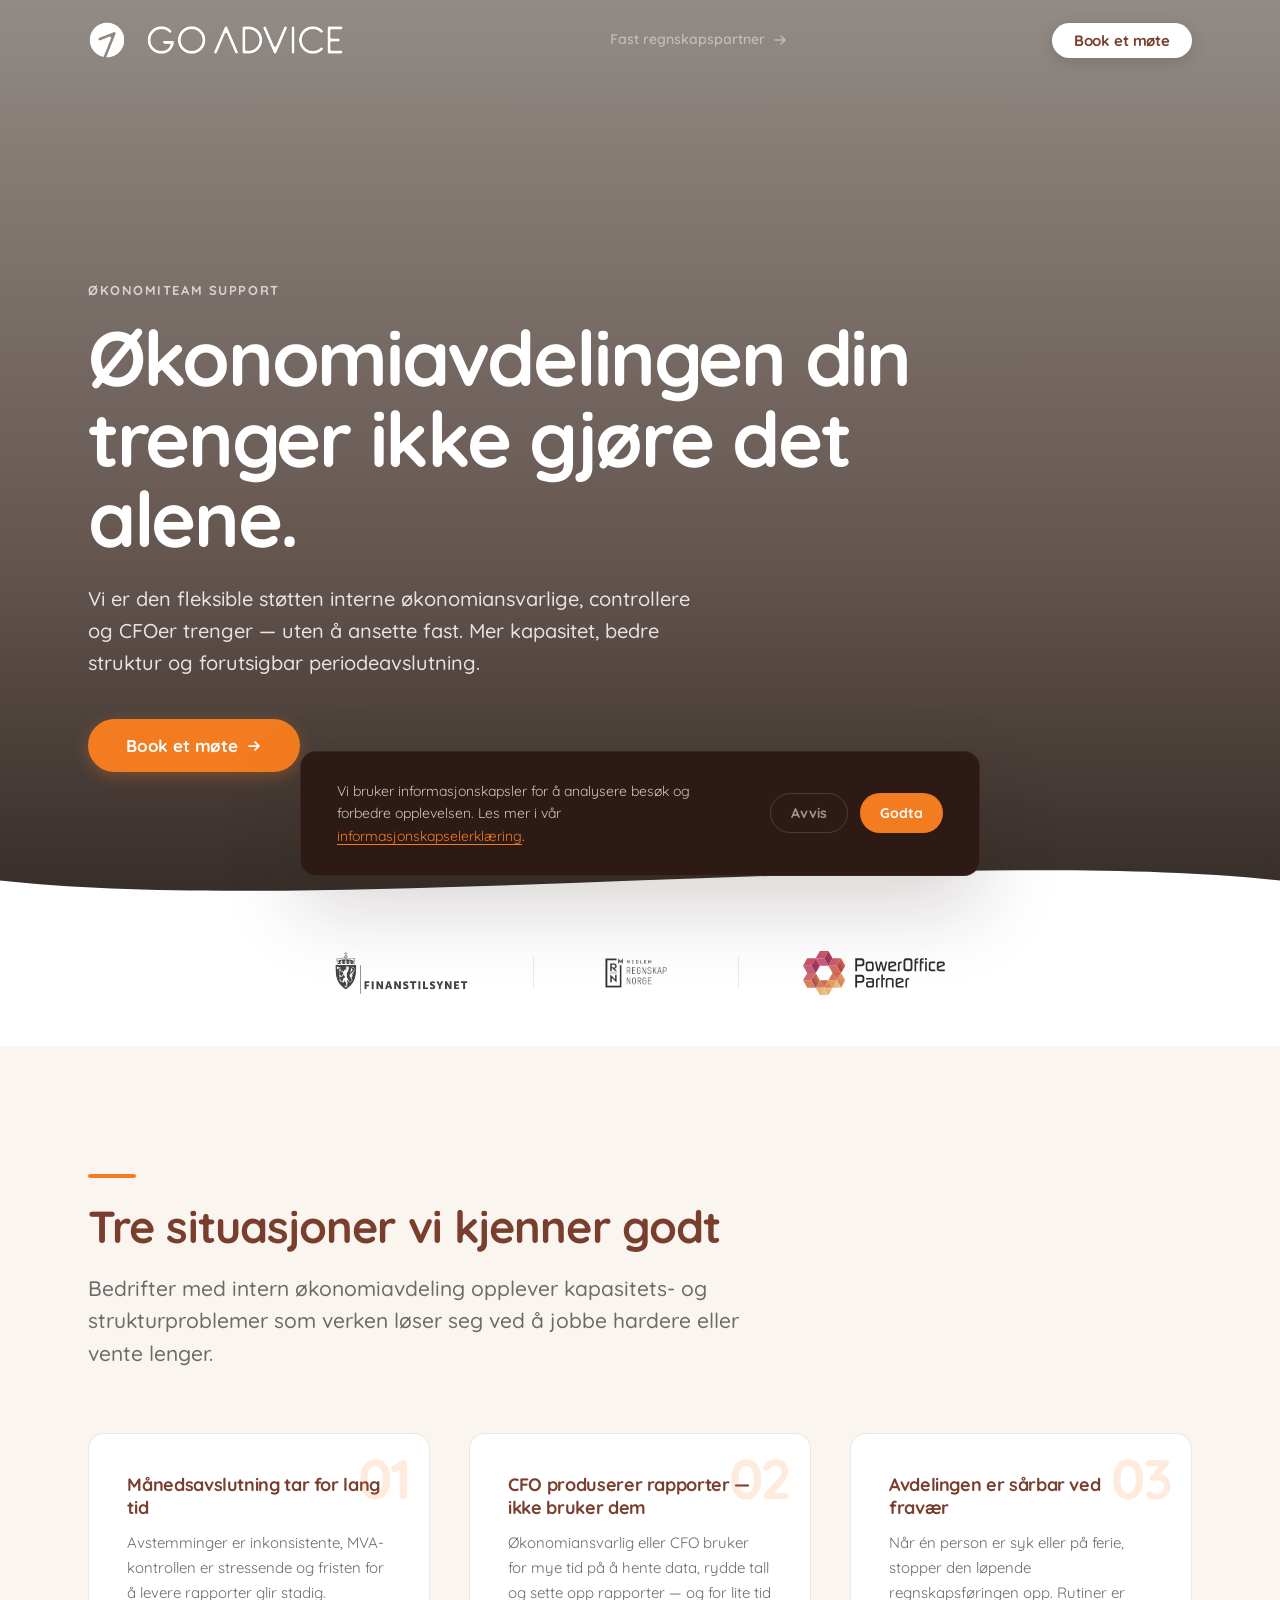
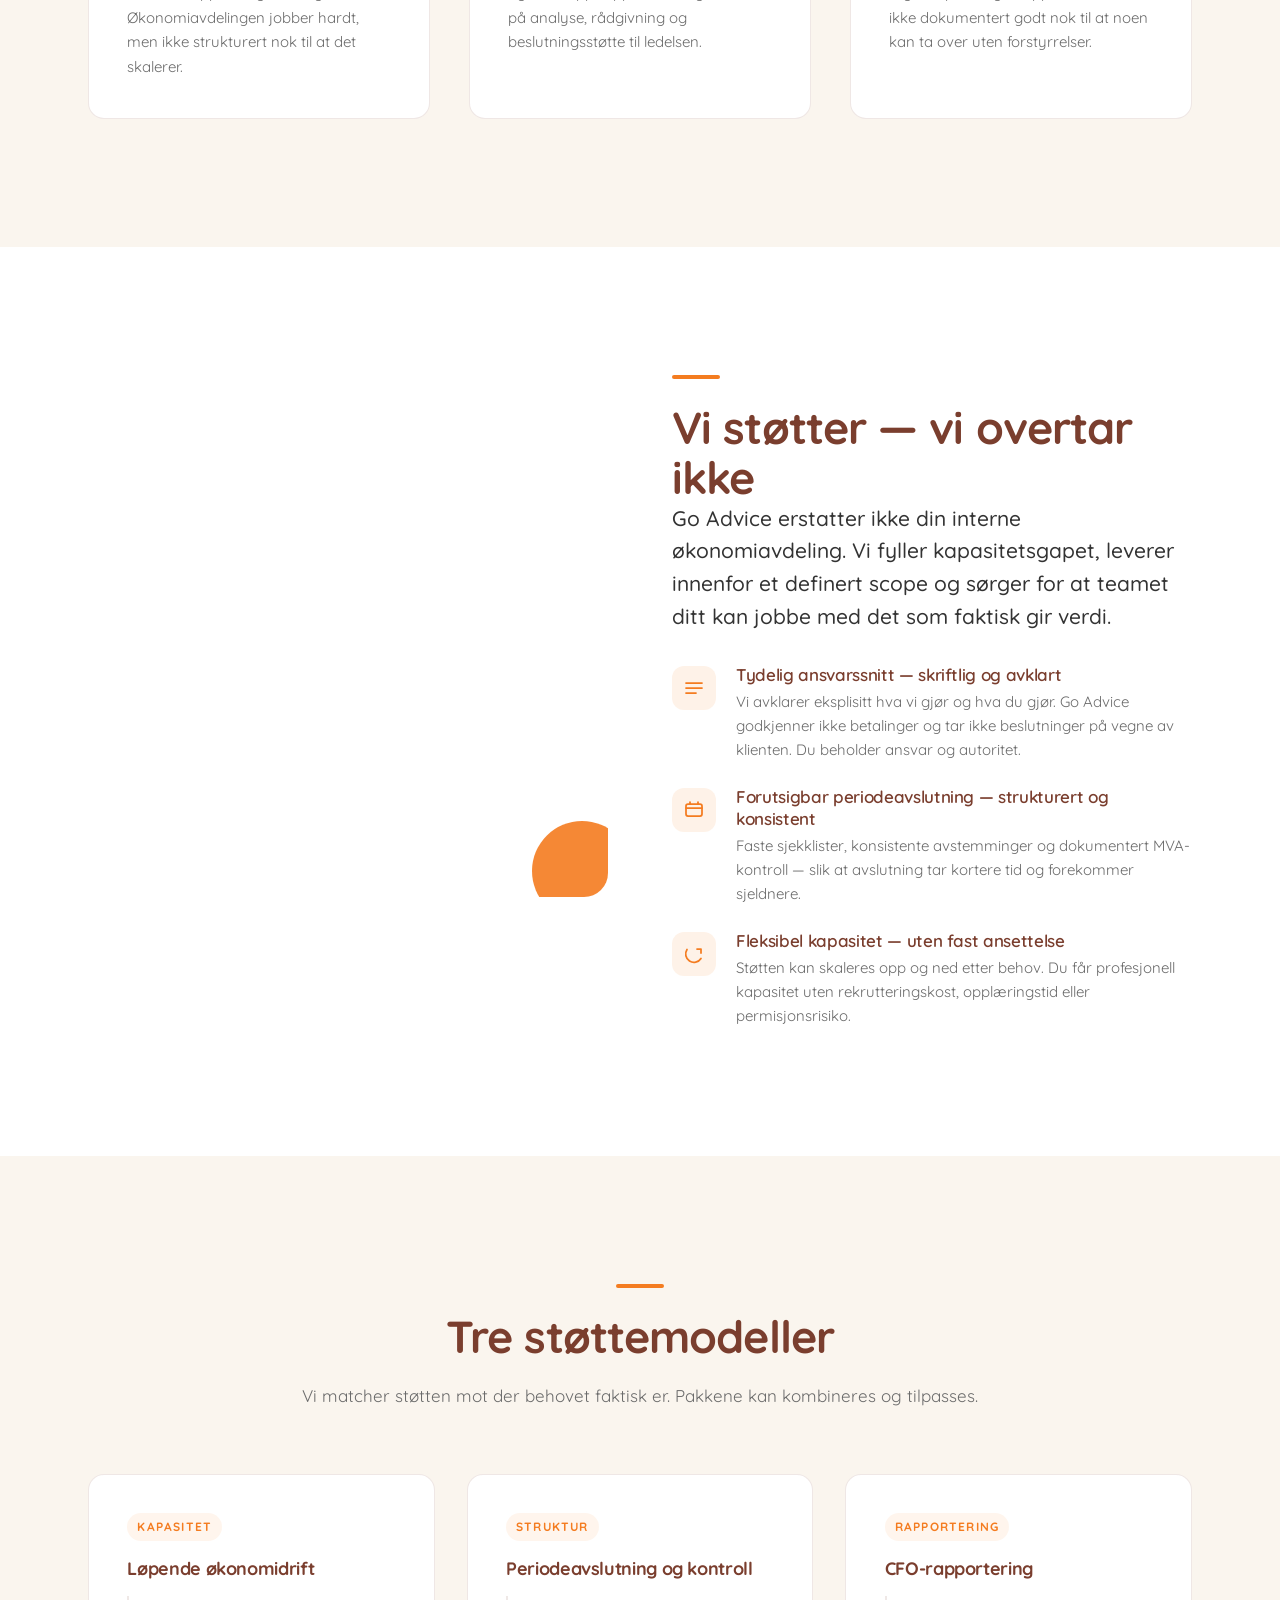
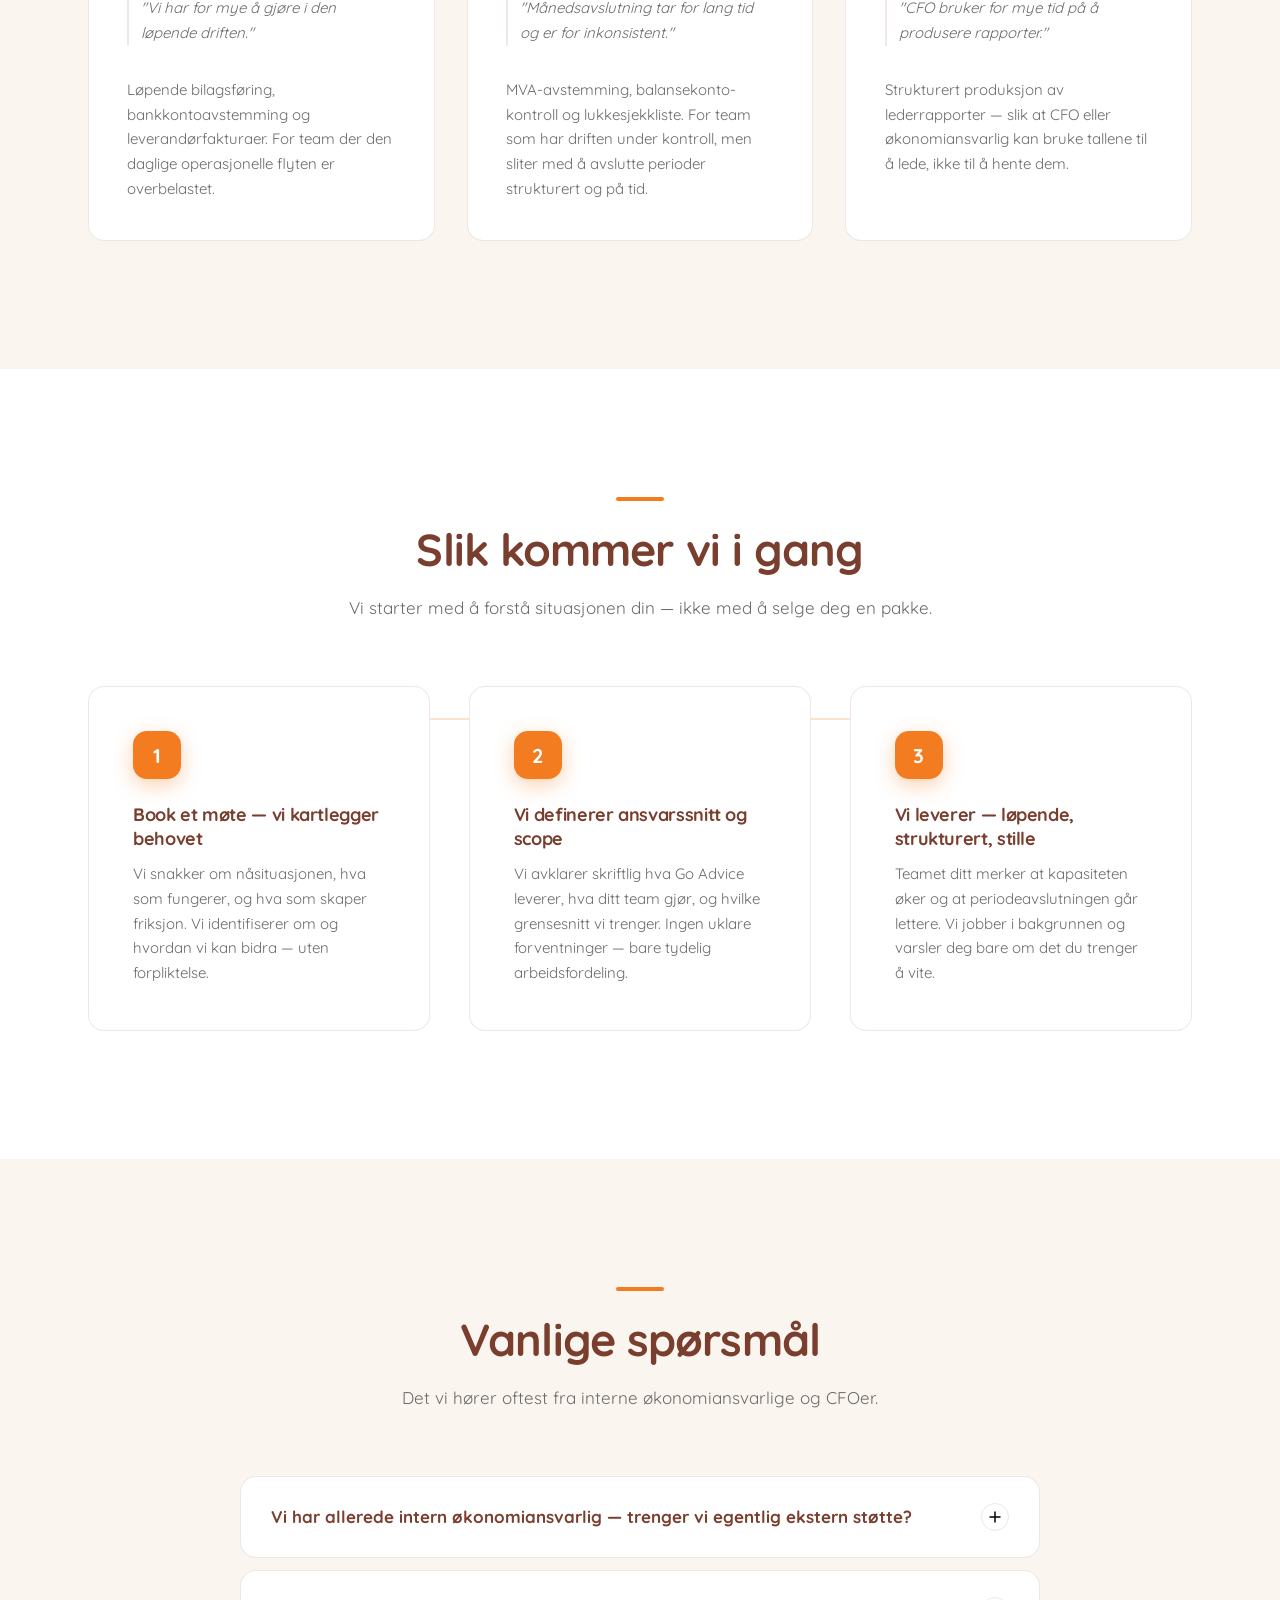
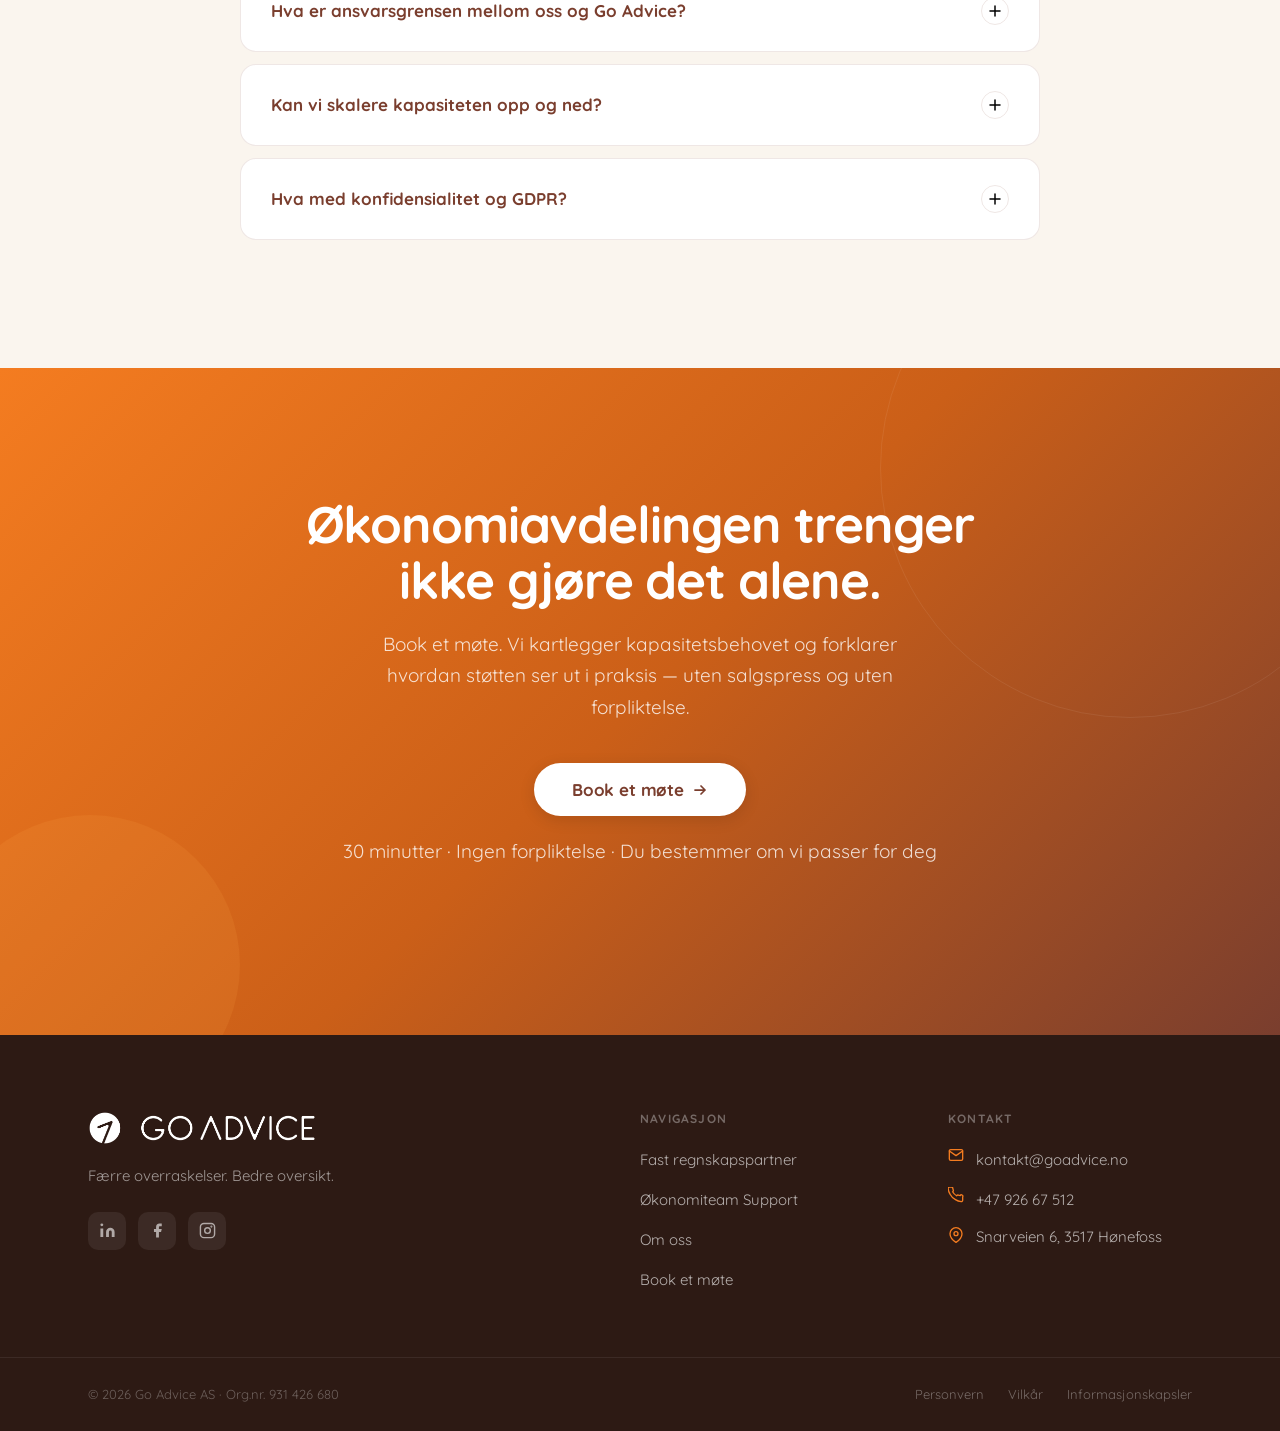
==== okonomiteam-support.html @ 59476702 "Add files via upload" ====
﻿<!DOCTYPE html>
<html lang="no">
<head>
  <meta charset="UTF-8" />
  <meta name="viewport" content="width=device-width, initial-scale=1.0" />
  <title>Støtte til intern økonomiavdeling | Go Advice AS</title>
  <meta name="description" content="Økonomiavdelingen trenger mer kapasitet? Go Advice AS gir intern økonomiavdeling strukturert støtte — løpende drift, periodeavslutning og CFO-rapportering. Ta kontakt for en uforpliktende prat." />
  <link rel="canonical" href="https://www.goadvice.no/okonomiteam-support" />

  <!-- Open Graph -->
  <meta property="og:title" content="Støtte til intern økonomiavdeling | Go Advice AS" />
  <meta property="og:description" content="Intern økonomiavdeling med kapasitetsproblemer? Go Advice AS leverer strukturert støtte — løpende drift, periodeavslutning og CFO-rapportering." />
  <meta property="og:type" content="website" />
  <meta property="og:url" content="https://www.goadvice.no/okonomiteam-support" />
  <meta property="og:locale" content="nb_NO" />

  <!-- Favicon -->
  <link rel="icon" type="image/png" sizes="32x32" href="assets/Logomark_Coloured.png" />
  <link rel="apple-touch-icon" href="assets/Logomark_Coloured.png" />

  <!-- Fonts -->
  <link rel="preconnect" href="https://fonts.googleapis.com" />
  <link rel="preconnect" href="https://fonts.gstatic.com" crossorigin />

  <!-- Styles -->
  <link rel="stylesheet" href="assets/style.css" />

  <!-- Structured Data -->
  <script type="application/ld+json">
  {
    "@context": "https://schema.org",
    "@type": "AccountingService",
    "name": "Go Advice AS",
    "url": "https://www.goadvice.no",
    "telephone": "+4792667512",
    "email": "kontakt@goadvice.no",
    "address": {
      "@type": "PostalAddress",
      "streetAddress": "Snarveien 6",
      "addressLocality": "Hønefoss",
      "postalCode": "3517",
      "addressCountry": "NO"
    },
    "areaServed": "NO",
    "knowsLanguage": "nb",
    "description": "Støtte til intern økonomiavdeling — løpende drift, periodeavslutning og CFO-rapportering."
  }
  </script>

  <style>
    .hero--os {
      background-image: url('https://images.unsplash.com/photo-1542744173-8e7e53415bb0?auto=format&fit=crop&w=1920&q=80');
    }
    .solution-img--os {
      background-image: url('https://images.unsplash.com/photo-1486312338219-ce68d2c6f44d?auto=format&fit=crop&w=900&q=80');
      background-size: cover;
      background-position: center;
      width: 100%; height: 100%;
    }

    /* Package cards — only used on this page */
    .packages__grid {
      display: grid;
      grid-template-columns: repeat(3, 1fr);
      gap: clamp(1.5rem, 3vw, 2rem);
      margin-top: clamp(3rem, 5vw, 4.5rem);
    }

    .package-card {
      background: var(--white);
      border-radius: var(--radius);
      padding: clamp(1.75rem, 3vw, 2.5rem);
      border: 1.5px solid var(--border);
      display: flex;
      flex-direction: column;
      gap: var(--space-4);
      transition: transform var(--dur-fast) var(--ease-out-expo),
                  box-shadow var(--dur-fast) var(--ease-out-expo),
                  border-color var(--dur-fast) var(--ease-out);
    }
    .package-card:hover {
      transform: translateY(-6px);
      box-shadow: var(--shadow-lg);
      border-color: rgba(244,124,32,0.2);
    }

    .package-card__tag {
      font-size: 0.75rem;
      font-weight: 700;
      letter-spacing: 0.1em;
      text-transform: uppercase;
      color: var(--orange);
      background: rgba(244,124,32,0.08);
      padding: 0.25rem 0.625rem;
      border-radius: 100px;
      display: inline-block;
      width: fit-content;
    }

    .package-card h3 {
      font-size: 1.125rem;
      color: var(--brown);
      margin-bottom: 0;
      line-height: 1.3;
    }

    .package-card__problem {
      font-size: 0.875rem;
      color: var(--grey-muted);
      font-style: italic;
      line-height: 1.5;
      border-left: 2px solid var(--border);
      padding-left: var(--space-3);
      max-width: none;
    }

    .package-card p {
      font-size: 0.9375rem;
      color: var(--grey-light);
      line-height: 1.65;
      max-width: none;
    }

    @media (max-width: 900px) {
      .packages__grid { grid-template-columns: 1fr; }
    }
  </style>
</head>
<body>

  <!-- ── Navigation ──────────────────────────────────────────────────── -->
  <nav id="site-nav" class="nav nav--transparent" aria-label="Hovednavigasjon">
    <div class="nav__inner">
      <a href="index.html" class="nav__logo" aria-label="Go Advice AS — gå til forsiden">
        <img src="assets/Logo_White.png" alt="Go Advice AS logo" class="logo-white" />
        <img src="assets/Logo_Coloured.png" alt="Go Advice AS logo" class="logo-coloured" />
        <img src="assets/Logomark_White.png" alt="Go Advice AS" class="logomark-white" />
        <img src="assets/Logomark_Coloured.png" alt="Go Advice AS" class="logomark-coloured" />
      </a>
      <div class="nav__middle">
        <a href="fast-regnskapspartner.html" class="nav__secondary-link">
          Fast regnskapspartner
          <svg width="14" height="14" viewBox="0 0 14 14" fill="none" aria-hidden="true"><path d="M2 7h10M8 3l4 4-4 4" stroke="currentColor" stroke-width="1.5" stroke-linecap="round" stroke-linejoin="round"/></svg>
        </a>
      </div>
      <a href="booking.html" class="btn btn--white btn--sm">Book et møte</a>
    </div>
  </nav>

  <!-- ── Hero ────────────────────────────────────────────────────────── -->
  <section class="hero hero--photo hero--os" id="hero"
           aria-label="Innledning — Økonomiteam Support">
    <div class="hero__overlay" aria-hidden="true"></div>
    <div class="hero__content">
      <span class="eyebrow animate">Økonomiteam Support</span>
      <h1 class="hero__title animate">
        Økonomiavdelingen din trenger ikke gjøre det alene.
      </h1>
      <p class="hero__sub animate">
        Vi er den fleksible støtten interne økonomiansvarlige, controllere og CFOer trenger — uten å ansette fast. Mer kapasitet, bedre struktur og forutsigbar periodeavslutning.
      </p>
      <div class="hero__actions animate">
        <a href="booking.html" class="btn btn--primary btn--lg">
          Book et møte
          <svg width="16" height="16" viewBox="0 0 16 16" fill="none" aria-hidden="true"><path d="M3 8h10M9 4l4 4-4 4" stroke="currentColor" stroke-width="1.75" stroke-linecap="round" stroke-linejoin="round"/></svg>
        </a>
      </div>
    </div>
    <div class="hero__wave" aria-hidden="true">
      <svg viewBox="0 0 1440 64" xmlns="http://www.w3.org/2000/svg" preserveAspectRatio="none">
        <path d="M0,40 C360,80 1080,0 1440,40 L1440,64 L0,64 Z" fill="#ffffff"/>
      </svg>
    </div>
  </section>

  <!-- ── Trust Strip ──────────────────────────────────────────────────── -->
  <section class="trust-strip section--white" aria-label="Sertifiseringer og partnerskap">
    <div class="container">
      <div class="trust-strip__inner">
        <a href="https://www.finanstilsynet.no/virksomhetsregisteret/detalj/?id=232989"
           target="_blank" rel="noopener noreferrer"
           class="trust-strip__item"
           aria-label="Finanstilsynet — Godkjent regnskapsselskap (åpnes i ny fane)">
          <img src="assets/finanstilsynet-logo.svg" alt="Finanstilsynet — Godkjent regnskapsselskap" />
        </a>
        <div class="trust-strip__divider" aria-hidden="true"></div>
        <div class="trust-strip__item">
          <img src="assets/regnskap-norge-black-web.webp" alt="Regnskap Norge — Autorisert medlem" />
        </div>
        <div class="trust-strip__divider" aria-hidden="true"></div>
        <div class="trust-strip__item">
          <img src="assets/poweroffice-partner-mork.svg" alt="PowerOffice GO — Certified Partner" />
        </div>
      </div>
    </div>
  </section>

  <!-- ── Problem ──────────────────────────────────────────────────────── -->
  <section class="section section--cream" id="utfordringer"
           aria-labelledby="problem-heading">
    <div class="container">
      <div class="section__header">
        <div class="section-divider" aria-hidden="true"></div>
        <h2 id="problem-heading">Tre situasjoner vi kjenner godt</h2>
        <p class="lead">
          Bedrifter med intern økonomiavdeling opplever kapasitets- og strukturproblemer som verken løser seg ved å jobbe hardere eller vente lenger.
        </p>
      </div>

      <div class="problem__grid stagger">

        <div class="problem-item animate-scale">
          <span class="problem-item__number" aria-hidden="true">01</span>
          <h3>Månedsavslutning tar for lang tid</h3>
          <p>Avstemminger er inkonsistente, MVA-kontrollen er stressende og fristen for å levere rapporter glir stadig. Økonomiavdelingen jobber hardt, men ikke strukturert nok til at det skalerer.</p>
        </div>

        <div class="problem-item animate-scale">
          <span class="problem-item__number" aria-hidden="true">02</span>
          <h3>CFO produserer rapporter — ikke bruker dem</h3>
          <p>Økonomiansvarlig eller CFO bruker for mye tid på å hente data, rydde tall og sette opp rapporter — og for lite tid på analyse, rådgivning og beslutningsstøtte til ledelsen.</p>
        </div>

        <div class="problem-item animate-scale">
          <span class="problem-item__number" aria-hidden="true">03</span>
          <h3>Avdelingen er sårbar ved fravær</h3>
          <p>Når én person er syk eller på ferie, stopper den løpende regnskapsføringen opp. Rutiner er ikke dokumentert godt nok til at noen kan ta over uten forstyrrelser.</p>
        </div>

      </div>
    </div>
  </section>

  <!-- ── Solution / Packages ──────────────────────────────────────────── -->
  <section class="section section--white" id="loesning"
           aria-labelledby="solution-heading">
    <div class="container">
      <div class="solution__grid">

        <div class="solution__image animate-left" role="img" aria-label="Profesjonell kontorplass der økonomiavdeling arbeider med rapportering">
          <div class="solution-img--os"></div>
        </div>

        <div class="animate-right">
          <div class="section-divider" aria-hidden="true"></div>
          <h2 id="solution-heading">Vi støtter — vi overtar ikke</h2>
          <p class="lead" style="margin-bottom: 2rem;">
            Go Advice erstatter ikke din interne økonomiavdeling. Vi fyller kapasitetsgapet, leverer innenfor et definert scope og sørger for at teamet ditt kan jobbe med det som faktisk gir verdi.
          </p>

          <div class="solution__list">

            <div class="solution-item">
              <div class="solution-item__icon" aria-hidden="true">
                <svg viewBox="0 0 20 20" fill="none" stroke="currentColor" stroke-width="1.75" stroke-linecap="round" stroke-linejoin="round"><path d="M2 5h16M2 10h16M2 15h10"/></svg>
              </div>
              <div class="solution-item__text">
                <h4>Tydelig ansvarssnitt — skriftlig og avklart</h4>
                <p>Vi avklarer eksplisitt hva vi gjør og hva du gjør. Go Advice godkjenner ikke betalinger og tar ikke beslutninger på vegne av klienten. Du beholder ansvar og autoritet.</p>
              </div>
            </div>

            <div class="solution-item">
              <div class="solution-item__icon" aria-hidden="true">
                <svg viewBox="0 0 20 20" fill="none" stroke="currentColor" stroke-width="1.75" stroke-linecap="round" stroke-linejoin="round"><rect x="2" y="4" width="16" height="12" rx="2"/><path d="M6 4V2M14 4V2M2 8h16"/></svg>
              </div>
              <div class="solution-item__text">
                <h4>Forutsigbar periodeavslutning — strukturert og konsistent</h4>
                <p>Faste sjekklister, konsistente avstemminger og dokumentert MVA-kontroll — slik at avslutning tar kortere tid og forekommer sjeldnere.</p>
              </div>
            </div>

            <div class="solution-item">
              <div class="solution-item__icon" aria-hidden="true">
                <svg viewBox="0 0 20 20" fill="none" stroke="currentColor" stroke-width="1.75" stroke-linecap="round" stroke-linejoin="round"><path d="M17 14.5A8 8 0 113 5.5"/><path d="M17 9V5h-4"/></svg>
              </div>
              <div class="solution-item__text">
                <h4>Fleksibel kapasitet — uten fast ansettelse</h4>
                <p>Støtten kan skaleres opp og ned etter behov. Du får profesjonell kapasitet uten rekrutteringskost, opplæringstid eller permisjonsrisiko.</p>
              </div>
            </div>

          </div>
        </div>

      </div>
    </div>
  </section>

  <!-- ── Packages ─────────────────────────────────────────────────────── -->
  <section class="section section--cream" id="pakker"
           aria-labelledby="packages-heading">
    <div class="container">
      <div class="section__header section__header--center">
        <div class="section-divider" style="margin: 0 auto 1.5rem;" aria-hidden="true"></div>
        <h2 id="packages-heading">Tre støttemodeller</h2>
        <p>Vi matcher støtten mot der behovet faktisk er. Pakkene kan kombineres og tilpasses.</p>
      </div>

      <div class="packages__grid stagger">

        <div class="package-card animate-scale">
          <span class="package-card__tag">Kapasitet</span>
          <h3>Løpende økonomidrift</h3>
          <p class="package-card__problem">"Vi har for mye å gjøre i den løpende driften."</p>
          <p>Løpende bilagsføring, bankkontoavstemming og leverandørfakturaer. For team der den daglige operasjonelle flyten er overbelastet.</p>
        </div>

        <div class="package-card animate-scale">
          <span class="package-card__tag">Struktur</span>
          <h3>Periodeavslutning og kontroll</h3>
          <p class="package-card__problem">"Månedsavslutning tar for lang tid og er for inkonsistent."</p>
          <p>MVA-avstemming, balansekonto-kontroll og lukkesjekkliste. For team som har driften under kontroll, men sliter med å avslutte perioder strukturert og på tid.</p>
        </div>

        <div class="package-card animate-scale">
          <span class="package-card__tag">Rapportering</span>
          <h3>CFO-rapportering</h3>
          <p class="package-card__problem">"CFO bruker for mye tid på å produsere rapporter."</p>
          <p>Strukturert produksjon av lederrapporter — slik at CFO eller økonomiansvarlig kan bruke tallene til å lede, ikke til å hente dem.</p>
        </div>

      </div>
    </div>
  </section>

  <!-- ── How It Works ─────────────────────────────────────────────────── -->
  <section class="section section--white" id="slik-starter-vi"
           aria-labelledby="hiw-heading">
    <div class="container">
      <div class="section__header section__header--center">
        <div class="section-divider" style="margin: 0 auto 1.5rem;" aria-hidden="true"></div>
        <h2 id="hiw-heading">Slik kommer vi i gang</h2>
        <p>Vi starter med å forstå situasjonen din — ikke med å selge deg en pakke.</p>
      </div>

      <div class="how-it-works__grid stagger">

        <div class="step-card animate-scale">
          <div class="step-card__number" aria-hidden="true">1</div>
          <h3>Book et møte — vi kartlegger behovet</h3>
          <p>Vi snakker om nåsituasjonen, hva som fungerer, og hva som skaper friksjon. Vi identifiserer om og hvordan vi kan bidra — uten forpliktelse.</p>
        </div>

        <div class="step-card animate-scale">
          <div class="step-card__number" aria-hidden="true">2</div>
          <h3>Vi definerer ansvarssnitt og scope</h3>
          <p>Vi avklarer skriftlig hva Go Advice leverer, hva ditt team gjør, og hvilke grensesnitt vi trenger. Ingen uklare forventninger — bare tydelig arbeidsfordeling.</p>
        </div>

        <div class="step-card animate-scale">
          <div class="step-card__number" aria-hidden="true">3</div>
          <h3>Vi leverer — løpende, strukturert, stille</h3>
          <p>Teamet ditt merker at kapasiteten øker og at periodeavslutningen går lettere. Vi jobber i bakgrunnen og varsler deg bare om det du trenger å vite.</p>
        </div>

      </div>
    </div>
  </section>

  <!-- ── FAQ ──────────────────────────────────────────────────────────── -->
  <section class="section section--cream" id="faq"
           aria-labelledby="faq-heading">
    <div class="container">
      <div class="section__header section__header--center">
        <div class="section-divider" style="margin: 0 auto 1.5rem;" aria-hidden="true"></div>
        <h2 id="faq-heading">Vanlige spørsmål</h2>
        <p>Det vi hører oftest fra interne økonomiansvarlige og CFOer.</p>
      </div>

      <div class="faq__list" role="list">

        <div class="faq-item" role="listitem">
          <button class="faq-item__trigger" aria-expanded="false">
            <span class="faq-item__question">Vi har allerede intern økonomiansvarlig — trenger vi egentlig ekstern støtte?</span>
            <span class="faq-item__icon" aria-hidden="true">
              <svg width="12" height="12" viewBox="0 0 12 12" fill="none"><path d="M6 1v10M1 6h10" stroke="currentColor" stroke-width="1.5" stroke-linecap="round"/></svg>
            </span>
          </button>
          <div class="faq-item__body">
            <p class="faq-item__answer">
              Intern økonomiansvarlig og ekstern støtte er ikke enten-eller. Mange interne team bruker oss for å håndtere kapasitetstopper, sikre konsistente avstemminger, eller frigjøre økonomiansvarlig til analyse og lederstøtte fremfor produksjonsarbeid. Vi støtter — vi overtar ikke.
            </p>
          </div>
        </div>

        <div class="faq-item" role="listitem">
          <button class="faq-item__trigger" aria-expanded="false">
            <span class="faq-item__question">Hva er ansvarsgrensen mellom oss og Go Advice?</span>
            <span class="faq-item__icon" aria-hidden="true">
              <svg width="12" height="12" viewBox="0 0 12 12" fill="none"><path d="M6 1v10M1 6h10" stroke="currentColor" stroke-width="1.5" stroke-linecap="round"/></svg>
            </span>
          </button>
          <div class="faq-item__body">
            <p class="faq-item__answer">
              Ansvarsgrensen avklares skriftlig i avtalen. Du beholder fullt ansvar og autoritet — Go Advice produserer og strukturerer innenfor et definert scope. Vi godkjenner ikke betalinger og tar ikke finansielle beslutninger på vegne av klienten. Grensesnittet er alltid tydelig.
            </p>
          </div>
        </div>

        <div class="faq-item" role="listitem">
          <button class="faq-item__trigger" aria-expanded="false">
            <span class="faq-item__question">Kan vi skalere kapasiteten opp og ned?</span>
            <span class="faq-item__icon" aria-hidden="true">
              <svg width="12" height="12" viewBox="0 0 12 12" fill="none"><path d="M6 1v10M1 6h10" stroke="currentColor" stroke-width="1.5" stroke-linecap="round"/></svg>
            </span>
          </button>
          <div class="faq-item__body">
            <p class="faq-item__answer">
              Ja. Vi jobber på avtalt scope og kan justere kapasiteten etter behov — for eksempel ved årsoppgjørsperioder, vekst, eller midlertidig fravær i teamet. Det er nettopp denne fleksibiliteten som gjør ekstern støtte attraktiv fremfor fast ansettelse.
            </p>
          </div>
        </div>

        <div class="faq-item" role="listitem">
          <button class="faq-item__trigger" aria-expanded="false">
            <span class="faq-item__question">Hva med konfidensialitet og GDPR?</span>
            <span class="faq-item__icon" aria-hidden="true">
              <svg width="12" height="12" viewBox="0 0 12 12" fill="none"><path d="M6 1v10M1 6h10" stroke="currentColor" stroke-width="1.5" stroke-linecap="round"/></svg>
            </span>
          </button>
          <div class="faq-item__body">
            <p class="faq-item__answer">
              Vi opererer etter GDPR-regelverket og inngår databehandleravtale som del av samarbeidet. All informasjon behandles konfidensielt innenfor klare rammer. Go Advice er godkjent regnskapsselskap under tilsyn av Finanstilsynet.
            </p>
          </div>
        </div>

      </div>
    </div>
  </section>

  <!-- ── Final CTA ─────────────────────────────────────────────────────── -->
  <section class="final-cta" id="kontakt" aria-labelledby="cta-heading">
    <div class="container">
      <h2 id="cta-heading" class="animate">
        Økonomiavdelingen trenger ikke gjøre det alene.
      </h2>
      <p class="animate">
        Book et møte. Vi kartlegger kapasitetsbehovet og forklarer hvordan støtten ser ut i praksis — uten salgspress og uten forpliktelse.
      </p>
      <a href="booking.html" class="btn btn--white btn--lg animate">
        Book et møte
        <svg width="16" height="16" viewBox="0 0 16 16" fill="none" aria-hidden="true"><path d="M3 8h10M9 4l4 4-4 4" stroke="currentColor" stroke-width="1.75" stroke-linecap="round" stroke-linejoin="round"/></svg>
      </a>
      <p class="final-cta__reassurance animate">
        30 minutter · Ingen forpliktelse · Du bestemmer om vi passer for deg
      </p>
    </div>
  </section>

  <!-- ── Footer ───────────────────────────────────────────────────────── -->
  <footer class="footer" role="contentinfo">
    <div class="footer__main">
      <div class="container footer__inner">

        <div class="footer__brand">
          <img src="assets/Logo_White.png" alt="Go Advice AS logo" class="logo-white" />
          <p class="footer__tagline">Færre overraskelser. Bedre oversikt.</p>
          <div class="footer__social" aria-label="Sosiale medier">
            <a href="https://www.linkedin.com/company/goadviceas/" target="_blank" rel="noopener noreferrer" class="footer__social-link" aria-label="Go Advice AS på LinkedIn">
              <svg viewBox="0 0 24 24" fill="currentColor" aria-hidden="true"><path d="M16 8a6 6 0 016 6v7h-4v-7a2 2 0 00-2-2 2 2 0 00-2 2v7h-4v-7a6 6 0 016-6zM2 9h4v12H2z"/><circle cx="4" cy="4" r="2"/></svg>
            </a>
            <a href="https://www.facebook.com/goadviceas" target="_blank" rel="noopener noreferrer" class="footer__social-link" aria-label="Go Advice AS på Facebook">
              <svg viewBox="0 0 24 24" fill="currentColor" aria-hidden="true"><path d="M18 2h-3a5 5 0 00-5 5v3H7v4h3v8h4v-8h3l1-4h-4V7a1 1 0 011-1h3z"/></svg>
            </a>
            <a href="https://www.instagram.com/goadviceas" target="_blank" rel="noopener noreferrer" class="footer__social-link" aria-label="Go Advice AS på Instagram">
              <svg viewBox="0 0 24 24" fill="none" stroke="currentColor" stroke-width="2" stroke-linecap="round" stroke-linejoin="round" aria-hidden="true"><rect x="2" y="2" width="20" height="20" rx="5"/><circle cx="12" cy="12" r="4"/><circle cx="17.5" cy="6.5" r="0.5" fill="currentColor"/></svg>
            </a>
          </div>
        </div>

        <div class="footer__nav-col">
          <h4>Navigasjon</h4>
          <ul>
            <li><a href="fast-regnskapspartner.html">Fast regnskapspartner</a></li>
            <li><a href="okonomiteam-support.html">Økonomiteam Support</a></li>
            <li><a href="om-oss.html">Om oss</a></li>
            <li><a href="booking.html">Book et møte</a></li>
          </ul>
        </div>

        <div class="footer__nav-col">
          <h4>Kontakt</h4>
          <div class="footer__contact-item">
            <svg viewBox="0 0 24 24" fill="none" stroke="currentColor" stroke-width="2" stroke-linecap="round" stroke-linejoin="round" aria-hidden="true"><path d="M4 4h16c1.1 0 2 .9 2 2v12c0 1.1-.9 2-2 2H4c-1.1 0-2-.9-2-2V6c0-1.1.9-2 2-2z"/><polyline points="22,6 12,13 2,6"/></svg>
            <a href="mailto:kontakt@goadvice.no"><span>kontakt@goadvice.no</span></a>
          </div>
          <div class="footer__contact-item">
            <svg viewBox="0 0 24 24" fill="none" stroke="currentColor" stroke-width="2" stroke-linecap="round" stroke-linejoin="round" aria-hidden="true"><path d="M22 16.92v3a2 2 0 01-2.18 2 19.79 19.79 0 01-8.63-3.07A19.5 19.5 0 013.07 10.8 19.79 19.79 0 01.22 2.18 2 2 0 012.18 0h3a2 2 0 012 1.72 12.84 12.84 0 00.7 2.81 2 2 0 01-.45 2.11L6.91 7.1a16 16 0 006 6l.46-.46a2 2 0 012.11-.45 12.84 12.84 0 002.81.7A2 2 0 0122 14.92z"/></svg>
            <a href="tel:+4792667512"><span>+47 926 67 512</span></a>
          </div>
          <div class="footer__contact-item">
            <svg viewBox="0 0 24 24" fill="none" stroke="currentColor" stroke-width="2" stroke-linecap="round" stroke-linejoin="round" aria-hidden="true"><path d="M21 10c0 7-9 13-9 13s-9-6-9-13a9 9 0 0118 0z"/><circle cx="12" cy="10" r="3"/></svg>
            <span>Snarveien 6, 3517 Hønefoss</span>
          </div>
        </div>

      </div>
    </div>

    <hr class="footer__divider" />

    <div class="footer__legal">
      <div class="container footer__legal-inner">
        <p>© 2026 Go Advice AS · Org.nr. 931 426 680</p>
        <div class="footer__legal-links">
          <a href="personvern.html">Personvern</a>
          <a href="vilkar.html">Vilkår</a>
          <a href="informasjonskapsler.html">Informasjonskapsler</a>
        </div>
      </div>
    </div>
  </footer>

  <!-- ── Cookie Banner ─────────────────────────────────────────────────── -->
  <div id="cookie-banner" class="cookie-banner" role="dialog" aria-labelledby="cookie-banner-title" aria-live="polite">
    <div class="cookie-banner__text">
      <p id="cookie-banner-title">
        Vi bruker informasjonskapsler for å analysere besøk og forbedre opplevelsen.
        Les mer i vår <a href="informasjonskapsler.html">informasjonskapselerklæring</a>.
      </p>
    </div>
    <div class="cookie-banner__actions">
      <button class="cookie-btn cookie-btn--decline" data-cookie-decline type="button">Avvis</button>
      <button class="cookie-btn cookie-btn--accept" data-cookie-accept type="button">Godta</button>
    </div>
  </div>

  <script src="assets/main.js"></script>
</body>
</html>
---- assets/style.css ----
/* === Go Advice AS — Shared Stylesheet v3.0 === */

/* ─── 1. Google Fonts ─────────────────────────────────────────────────── */
@import url('https://fonts.googleapis.com/css2?family=Quicksand:wght@400;500;600;700&display=swap');

/* ─── 2. Custom Properties ────────────────────────────────────────────── */
:root {
  /* Colours */
  --orange:       #F47C20;
  --orange-light: #F9A84B;
  --brown:        #7A3E2E;
  --brown-dark:   #2D1A14;
  --cream:        #FAF5EE;
  --white:        #FFFFFF;
  --grey:         #333333;
  --grey-light:   #6B6B6B;
  --grey-muted:   #A0A0A0;
  --border:       rgba(122,62,46,0.12);

  /* Typography */
  --font: 'Quicksand', 'Trebuchet MS', Arial, sans-serif;

  /* Spacing */
  --space-1: 0.25rem;
  --space-2: 0.5rem;
  --space-3: 0.75rem;
  --space-4: 1rem;
  --space-5: 1.25rem;
  --space-6: 1.5rem;
  --space-8: 2rem;
  --space-10: 2.5rem;
  --space-12: 3rem;
  --space-16: 4rem;
  --space-20: 5rem;
  --space-24: 6rem;
  --space-32: 8rem;

  /* Section padding */
  --section-py: clamp(5rem, 10vw, 9rem);

  /* Layout */
  --max-w: 1200px;
  --text-w: 700px;
  --narrow-w: 560px;

  /* Radius */
  --radius-sm: 8px;
  --radius: 16px;
  --radius-lg: 24px;

  /* Transitions */
  --ease-out-expo: cubic-bezier(0.16, 1, 0.3, 1);
  --ease-out: cubic-bezier(0.25, 0.46, 0.45, 0.94);
  --dur: 0.7s;
  --dur-fast: 0.25s;

  /* Shadows */
  --shadow-sm: 0 2px 8px rgba(45,26,20,0.08);
  --shadow:    0 8px 32px rgba(45,26,20,0.10);
  --shadow-lg: 0 20px 60px rgba(45,26,20,0.14);
  --shadow-xl: 0 32px 80px rgba(45,26,20,0.18);
}

/* ─── 3. Reset & Base ─────────────────────────────────────────────────── */
*, *::before, *::after { box-sizing: border-box; margin: 0; padding: 0; }

html {
  scroll-behavior: smooth;
  -webkit-text-size-adjust: 100%;
  font-size: 16px;
}

body {
  font-family: var(--font);
  font-size: 1.0625rem;
  line-height: 1.65;
  color: var(--grey);
  background: var(--cream);
  -webkit-font-smoothing: antialiased;
  overflow-x: hidden;
}

img, svg { display: block; max-width: 100%; height: auto; }
a { color: inherit; text-decoration: none; }
ul, ol { list-style: none; }
button { font-family: inherit; cursor: pointer; border: none; background: none; }
input, textarea, select { font-family: inherit; }

:focus-visible {
  outline: 3px solid var(--orange);
  outline-offset: 3px;
  border-radius: 4px;
}

/* ─── 4. Typography ───────────────────────────────────────────────────── */
h1, h2, h3, h4, h5 {
  font-family: var(--font);
  font-weight: 700;
  line-height: 1.1;
  color: var(--brown);
  letter-spacing: -0.02em;
}

h1 { font-size: clamp(2.5rem, 5.5vw, 5rem); }
h2 { font-size: clamp(2rem, 3.5vw, 3rem); }
h3 { font-size: clamp(1.25rem, 2vw, 1.625rem); }
h4 { font-size: 1.125rem; font-weight: 600; }

p { max-width: var(--text-w); }
p + p { margin-top: var(--space-4); }

strong { font-weight: 700; }

.eyebrow {
  font-size: 0.8125rem;
  font-weight: 700;
  letter-spacing: 0.12em;
  text-transform: uppercase;
  color: var(--orange);
  display: block;
  margin-bottom: var(--space-4);
}

.lead {
  font-size: clamp(1.125rem, 1.75vw, 1.3125rem);
  font-weight: 500;
  line-height: 1.55;
  color: var(--grey);
}

.text-brown  { color: var(--brown); }
.text-orange { color: var(--orange); }
.text-muted  { color: var(--grey-light); }
.text-white  { color: var(--white); }
.text-center { text-align: center; }

/* ─── 5. Layout ───────────────────────────────────────────────────────── */
.container {
  width: 100%;
  max-width: var(--max-w);
  margin: 0 auto;
  padding: 0 clamp(1.25rem, 5vw, 3rem);
}

.section {
  padding-top: var(--section-py);
  padding-bottom: var(--section-py);
  position: relative;
}
.section--sm { padding-top: calc(var(--section-py) * 0.55); padding-bottom: calc(var(--section-py) * 0.55); }
.section--cream { background: var(--cream); }
.section--white { background: var(--white); }
.section--dark  { background: var(--brown-dark); }
.section--orange { background: var(--orange); }

.section__header {
  margin-bottom: clamp(3rem, 5vw, 5rem);
  max-width: var(--text-w);
}
.section__header--center {
  text-align: center;
  margin-left: auto;
  margin-right: auto;
}
.section__header--center p { margin-left: auto; margin-right: auto; }

.section__header h2 { margin-bottom: var(--space-5); }
.section__header p  { color: var(--grey-light); }

/* Grid helpers */
.grid-2 { display: grid; grid-template-columns: 1fr 1fr; gap: clamp(1.5rem, 3vw, 2.5rem); }
.grid-3 { display: grid; grid-template-columns: repeat(3, 1fr); gap: clamp(1.5rem, 3vw, 2.5rem); }

/* ─── 6. Buttons ──────────────────────────────────────────────────────── */
.btn {
  display: inline-flex;
  align-items: center;
  gap: var(--space-2);
  padding: 0.875rem 1.875rem;
  border-radius: 100px;
  font-family: var(--font);
  font-size: 1rem;
  font-weight: 700;
  line-height: 1;
  letter-spacing: -0.01em;
  white-space: nowrap;
  transition: transform var(--dur-fast) var(--ease-out),
              box-shadow var(--dur-fast) var(--ease-out),
              background var(--dur-fast) var(--ease-out);
  cursor: pointer;
}

.btn--primary {
  background: var(--orange);
  color: var(--white);
  box-shadow: 0 4px 16px rgba(244,124,32,0.3);
}
.btn--primary:hover {
  transform: translateY(-4px);
  box-shadow: 0 10px 28px rgba(244,124,32,0.4);
  background: #e8711a;
}

.btn--dark {
  background: var(--brown-dark);
  color: var(--white);
  box-shadow: var(--shadow);
}
.btn--dark:hover {
  transform: translateY(-4px);
  box-shadow: var(--shadow-lg);
  background: #1e0f0c;
}

.btn--white {
  background: var(--white);
  color: var(--brown);
  box-shadow: 0 4px 16px rgba(0,0,0,0.12);
}
.btn--white:hover {
  transform: translateY(-4px);
  box-shadow: 0 10px 28px rgba(0,0,0,0.18);
}

.btn--outline {
  background: transparent;
  color: var(--orange);
  border: 2px solid var(--orange);
}
.btn--outline:hover {
  background: var(--orange);
  color: var(--white);
  transform: translateY(-4px);
}

.btn--outline-white {
  background: transparent;
  color: var(--white);
  border: 2px solid rgba(255,255,255,0.7);
}
.btn--outline-white:hover {
  background: rgba(255,255,255,0.12);
  border-color: var(--white);
  transform: translateY(-4px);
}

.btn--sm { padding: 0.625rem 1.375rem; font-size: 0.9375rem; }
.btn--lg { padding: 1.125rem 2.375rem; font-size: 1.0625rem; }

.btn svg, .btn .btn-arrow { transition: transform var(--dur-fast) var(--ease-out); }
.btn:hover svg, .btn:hover .btn-arrow { transform: translateX(3px); }

/* ─── 7. Navigation ───────────────────────────────────────────────────── */
.nav {
  position: fixed;
  top: 0; left: 0; right: 0;
  z-index: 100;
  height: 80px;
  display: flex;
  align-items: center;
  transition: background var(--dur-fast) var(--ease-out),
              box-shadow var(--dur-fast) var(--ease-out),
              backdrop-filter var(--dur-fast) var(--ease-out);
}

.nav--transparent { background: transparent; }

.nav--scrolled {
  background: rgba(250,245,238,0.95);
  backdrop-filter: blur(16px);
  -webkit-backdrop-filter: blur(16px);
  box-shadow: 0 2px 24px rgba(45,26,20,0.08);
}

.nav__inner {
  display: flex;
  align-items: center;
  justify-content: space-between;
  width: 100%;
  max-width: var(--max-w);
  margin: 0 auto;
  padding: 0 clamp(1.25rem, 5vw, 3rem);
}

.nav__logo {
  flex-shrink: 0; /* never let flexbox squeeze the logo */
}
.nav__logo img {
  height: 36px;
  width: auto;
  max-width: none; /* override global img { max-width: 100% } so aspect ratio holds */
  transition: opacity var(--dur-fast) var(--ease-out);
}
.nav__logo:hover img { opacity: 0.8; }

/* Logomarks: hidden on desktop, revealed by mobile media query */
.nav__logo .logomark-white,
.nav__logo .logomark-coloured { display: none; }

/* Default fallback — coloured logo (light backgrounds) */
.nav .nav__logo .logo-coloured { display: block; }
.nav .nav__logo .logo-white    { display: none; }
/* Transparent nav (dark/gradient hero) — white logo overrides default */
.nav--transparent .nav__logo .logo-coloured { display: none; }
.nav--transparent .nav__logo .logo-white    { display: block; }
/* Scrolled nav (cream bg) — coloured logo */
.nav--scrolled   .nav__logo .logo-coloured  { display: block; }
.nav--scrolled   .nav__logo .logo-white     { display: none; }

.nav__middle {
  display: flex;
  align-items: center;
  gap: var(--space-6);
}

.nav__secondary-link {
  font-size: 0.875rem;
  font-weight: 600;
  color: var(--brown);
  opacity: 0.6;
  transition: opacity var(--dur-fast) var(--ease-out),
              color var(--dur-fast) var(--ease-out);
  display: flex;
  align-items: center;
  gap: var(--space-2);
}
.nav__secondary-link:hover { opacity: 1; color: var(--orange); }

/* White nav secondary link (transparent nav) */
.nav--transparent .nav__secondary-link {
  color: rgba(255,255,255,0.75);
}
.nav--transparent .nav__secondary-link:hover {
  color: var(--white);
  opacity: 1;
}

/* ─── 8. Hero ─────────────────────────────────────────────────────────── */
.hero {
  min-height: 100svh;
  display: flex;
  flex-direction: column;
  justify-content: flex-end;
  position: relative;
  overflow: hidden;
  padding-top: 80px;
}

/* Gradient hero (homepage) */
.hero--gradient {
  background: linear-gradient(135deg, #F47C20 0%, #CB5F18 35%, #7A3E2E 80%, #3D1E15 100%);
}

.hero--gradient .hero__watermark {
  position: absolute;
  right: -10%;
  top: 50%;
  transform: translateY(-50%);
  width: min(650px, 70vw);
  height: min(650px, 70vw);
  opacity: 0.07;
  pointer-events: none;
  background: url('Logomark_White.png') center/contain no-repeat;
  animation: watermark-float 12s ease-in-out infinite;
}

@keyframes watermark-float {
  0%, 100% { transform: translateY(-50%) scale(1); }
  50%       { transform: translateY(calc(-50% - 20px)) scale(1.02); }
}

/* Brand motif circles on gradient hero */
.hero--gradient::before {
  content: '';
  position: absolute;
  width: 480px; height: 480px;
  border-radius: 50%;
  border: 1.5px solid rgba(255,255,255,0.08);
  top: -120px; right: -80px;
  pointer-events: none;
}
.hero--gradient::after {
  content: '';
  position: absolute;
  width: 280px; height: 280px;
  border-radius: 50%;
  background: rgba(249,168,75,0.15);
  bottom: 80px; left: -60px;
  pointer-events: none;
}

/* Photo hero (ICP pages) */
.hero--photo {
  background-size: cover;
  background-position: center;
  background-repeat: no-repeat;
}

.hero--photo .hero__overlay {
  position: absolute;
  inset: 0;
  background: linear-gradient(
    to bottom,
    rgba(20,10,6,0.45) 0%,
    rgba(45,26,20,0.72) 60%,
    rgba(20,10,6,0.85) 100%
  );
}

.hero__content {
  position: relative;
  z-index: 2;
  padding-bottom: clamp(5rem, 10vw, 8rem);
  padding-top: clamp(3rem, 6vw, 5rem);
  max-width: var(--max-w);
  margin: 0 auto;
  width: 100%;
  padding-left: clamp(1.25rem, 5vw, 3rem);
  padding-right: clamp(1.25rem, 5vw, 3rem);
}

.hero__content .eyebrow { color: rgba(255,255,255,0.7); }

.hero__title {
  color: var(--white) !important;
  font-size: clamp(2rem, 6vw, 5.25rem);
  line-height: 1.05;
  letter-spacing: -0.03em;
  margin-bottom: var(--space-6);
  max-width: 900px;
}

.hero__sub {
  font-size: clamp(1.0625rem, 1.8vw, 1.25rem);
  font-weight: 500;
  line-height: 1.6;
  color: rgba(255,255,255,0.85);
  max-width: 620px;
  margin-bottom: var(--space-10);
}

.hero__actions {
  display: flex;
  flex-wrap: wrap;
  gap: var(--space-4);
  align-items: center;
}

/* Scroll indicator */
.hero__scroll {
  position: absolute;
  bottom: clamp(1.5rem, 3vw, 2.5rem);
  left: 50%;
  transform: translateX(-50%);
  z-index: 2;
  display: flex;
  flex-direction: column;
  align-items: center;
  gap: var(--space-2);
  opacity: 0.5;
  animation: scroll-bounce 2s ease-in-out infinite;
}
.hero__scroll::after {
  content: '';
  width: 1.5px;
  height: 40px;
  background: rgba(255,255,255,0.6);
  border-radius: 1px;
}
@keyframes scroll-bounce {
  0%, 100% { transform: translateX(-50%) translateY(0); }
  50%       { transform: translateX(-50%) translateY(6px); }
}

/* Wave separator between hero and trust strip */
.hero__wave {
  position: absolute;
  bottom: -2px; left: 0;
  width: 100%;
  overflow: hidden;
  line-height: 0;
  z-index: 2;
}
.hero__wave svg { display: block; width: 100%; }

/* ─── 9. Trust Strip ──────────────────────────────────────────────────── */
.trust-strip {
  padding-top: clamp(2.5rem, 4vw, 3.5rem);
  padding-bottom: clamp(2.5rem, 4vw, 3.5rem);
}

.trust-strip__inner {
  display: flex;
  align-items: center;
  justify-content: center;
  gap: clamp(2rem, 5vw, 4.5rem);
  flex-wrap: wrap;
}

.trust-strip__item {
  display: flex;
  align-items: center;
  opacity: 0.82;
  transition: opacity var(--dur-fast) var(--ease-out);
  flex-shrink: 0;
}
.trust-strip__item:hover { opacity: 1; }
.trust-strip__item img,
.trust-strip__item svg {
  height: 44px;
  width: auto;
  max-width: 220px;
  object-fit: contain;
}


.trust-strip__divider {
  width: 1px;
  height: 32px;
  background: var(--border);
  flex-shrink: 0;
}

/* ─── 10. Two Paths (Homepage) ────────────────────────────────────────── */
.two-paths { overflow: hidden; }

.two-paths__grid {
  display: grid;
  grid-template-columns: 1fr 1fr;
  gap: clamp(1.5rem, 3vw, 2.5rem);
}

.path-card {
  background: var(--white);
  border-radius: var(--radius-lg);
  padding: clamp(2rem, 4vw, 3rem);
  display: flex;
  flex-direction: column;
  gap: var(--space-5);
  border: 1.5px solid var(--border);
  transition: transform var(--dur-fast) var(--ease-out-expo),
              box-shadow var(--dur-fast) var(--ease-out-expo),
              border-color var(--dur-fast) var(--ease-out);
  cursor: pointer;
  position: relative;
  overflow: hidden;
}

.path-card::before {
  content: '';
  position: absolute;
  top: -40px; right: -40px;
  width: 120px; height: 120px;
  border-radius: 50%;
  background: var(--orange);
  opacity: 0;
  transition: opacity var(--dur-fast) var(--ease-out),
              transform 0.5s var(--ease-out-expo);
  transform: scale(0.6);
}
.path-card:hover::before {
  opacity: 0.06;
  transform: scale(1);
}

.path-card:hover {
  transform: translateY(-8px);
  box-shadow: var(--shadow-xl);
  border-color: rgba(244,124,32,0.2);
}

.path-card__icon {
  width: 52px; height: 52px;
  border-radius: 14px;
  background: var(--cream);
  display: flex;
  align-items: center;
  justify-content: center;
  flex-shrink: 0;
}
.path-card__icon svg { width: 26px; height: 26px; color: var(--orange); }

.path-card__title {
  font-size: clamp(1.375rem, 2vw, 1.75rem);
  color: var(--brown);
  line-height: 1.15;
  margin: 0;
}

.path-card__desc {
  font-size: 1rem;
  line-height: 1.6;
  color: var(--grey-light);
  flex: 1;
  max-width: none;
}

.path-card__cta {
  display: inline-flex;
  align-items: center;
  gap: var(--space-2);
  color: var(--orange);
  font-weight: 700;
  font-size: 0.9375rem;
  margin-top: auto;
  transition: gap var(--dur-fast) var(--ease-out);
}
.path-card:hover .path-card__cta { gap: var(--space-3); }
.path-card__cta svg { width: 16px; height: 16px; }

/* ─── 11. Problem Section ─────────────────────────────────────────────── */
.problem__grid {
  display: grid;
  grid-template-columns: repeat(3, 1fr);
  gap: clamp(1.5rem, 3vw, 2.5rem);
  margin-top: clamp(3rem, 5vw, 4.5rem);
}

.problem-item {
  padding: clamp(1.75rem, 3vw, 2.5rem);
  border-radius: var(--radius);
  background: var(--white);
  border: 1.5px solid var(--border);
  position: relative;
  overflow: hidden;
  transition: transform var(--dur-fast) var(--ease-out-expo),
              box-shadow var(--dur-fast) var(--ease-out-expo);
}
.problem-item:hover {
  transform: translateY(-6px);
  box-shadow: var(--shadow-lg);
}

.problem-item__number {
  font-size: 3.5rem;
  font-weight: 700;
  line-height: 1;
  color: var(--orange);
  opacity: 0.15;
  position: absolute;
  top: 1rem; right: 1.25rem;
  letter-spacing: -0.04em;
}

.problem-item h3 {
  font-size: 1.125rem;
  color: var(--brown);
  margin-bottom: var(--space-3);
  line-height: 1.3;
}

.problem-item p {
  font-size: 0.9375rem;
  color: var(--grey-light);
  line-height: 1.65;
  max-width: none;
}

/* ─── 12. Solution Section ────────────────────────────────────────────── */
.solution__grid {
  display: grid;
  grid-template-columns: 1fr 1fr;
  gap: clamp(2rem, 5vw, 5rem);
  align-items: center;
}

.solution__image {
  border-radius: var(--radius-lg);
  overflow: hidden;
  position: relative;
  aspect-ratio: 4/3;
}
.solution__image img {
  width: 100%; height: 100%;
  object-fit: cover;
  transition: transform 0.8s var(--ease-out);
}
.solution__image:hover img { transform: scale(1.04); }

/* Accent circle on solution image */
.solution__image::after {
  content: '';
  position: absolute;
  width: 100px; height: 100px;
  border-radius: 50%;
  background: var(--orange);
  bottom: -24px; right: -24px;
  opacity: 0.9;
}

.solution__list {
  display: flex;
  flex-direction: column;
  gap: var(--space-6);
  margin-top: var(--space-8);
}

.solution-item {
  display: flex;
  gap: var(--space-5);
  align-items: flex-start;
}

.solution-item__icon {
  width: 44px; height: 44px;
  border-radius: 12px;
  background: rgba(244,124,32,0.1);
  display: flex;
  align-items: center;
  justify-content: center;
  flex-shrink: 0;
  margin-top: 2px;
}
.solution-item__icon svg { width: 20px; height: 20px; color: var(--orange); }

.solution-item__text h4 {
  color: var(--brown);
  font-size: 1.0625rem;
  margin-bottom: var(--space-1);
  line-height: 1.3;
}
.solution-item__text p {
  font-size: 0.9375rem;
  color: var(--grey-light);
  line-height: 1.6;
  max-width: none;
}

/* ─── 13. Social Proof ────────────────────────────────────────────────── */
.social-proof__grid {
  display: grid;
  grid-template-columns: repeat(3, 1fr);
  gap: clamp(1.5rem, 3vw, 2rem);
  margin-top: clamp(3rem, 5vw, 4.5rem);
}

.review-card {
  background: var(--cream);
  border-radius: var(--radius);
  padding: clamp(1.5rem, 3vw, 2.25rem);
  display: flex;
  flex-direction: column;
  gap: var(--space-5);
  border: 1.5px solid var(--border);
  transition: transform var(--dur-fast) var(--ease-out-expo),
              box-shadow var(--dur-fast) var(--ease-out-expo);
  position: relative;
}
.review-card:hover {
  transform: translateY(-6px);
  box-shadow: var(--shadow-lg);
}

.review-card__quote {
  font-size: 3rem;
  line-height: 1;
  color: var(--orange);
  font-family: Georgia, serif;
  margin-bottom: -0.5rem;
}

.review-card__text {
  font-size: 0.9375rem;
  line-height: 1.7;
  color: var(--grey);
  font-style: italic;
  flex: 1;
  max-width: none;
}

.review-card__stars {
  display: flex;
  gap: 3px;
  color: var(--orange);
  font-size: 0.875rem;
}

.review-card__author {
  display: flex;
  align-items: center;
  gap: var(--space-3);
  margin-top: auto;
}

.review-card__avatar {
  width: 40px; height: 40px;
  border-radius: 50%;
  background: var(--orange);
  display: flex;
  align-items: center;
  justify-content: center;
  font-size: 0.875rem;
  font-weight: 700;
  color: var(--white);
  flex-shrink: 0;
}

.review-card__name { font-weight: 700; font-size: 0.9375rem; color: var(--brown); }
.review-card__company { font-size: 0.8125rem; color: var(--grey-muted); }

.social-proof__cta {
  text-align: center;
  margin-top: clamp(2.5rem, 4vw, 3.5rem);
  display: flex;
  flex-direction: column;
  align-items: center;
  gap: var(--space-4);
}

.social-proof__cta p {
  font-size: 0.875rem;
  color: var(--grey-muted);
  max-width: none;
}

/* ─── 14. How It Works ────────────────────────────────────────────────── */
.how-it-works__grid {
  display: grid;
  grid-template-columns: repeat(3, 1fr);
  gap: clamp(1.5rem, 3vw, 2.5rem);
  margin-top: clamp(3rem, 5vw, 4.5rem);
  position: relative;
}

/* Connecting line between steps */
.how-it-works__grid::before {
  content: '';
  position: absolute;
  top: 2rem;
  left: calc(16.67% + 1rem);
  right: calc(16.67% + 1rem);
  height: 1.5px;
  background: linear-gradient(to right, var(--orange), var(--orange-light), var(--orange));
  opacity: 0.25;
  pointer-events: none;
}

.step-card {
  background: var(--white);
  border-radius: var(--radius);
  padding: clamp(2rem, 3.5vw, 2.75rem);
  border: 1.5px solid var(--border);
  transition: transform var(--dur-fast) var(--ease-out-expo),
              box-shadow var(--dur-fast) var(--ease-out-expo);
  position: relative;
}
.step-card:hover {
  transform: translateY(-8px);
  box-shadow: var(--shadow-lg);
}

.step-card__number {
  width: 48px; height: 48px;
  border-radius: 14px;
  background: var(--orange);
  color: var(--white);
  font-size: 1.25rem;
  font-weight: 700;
  display: flex;
  align-items: center;
  justify-content: center;
  margin-bottom: var(--space-6);
  box-shadow: 0 6px 20px rgba(244,124,32,0.35);
}

.step-card h3 {
  font-size: 1.125rem;
  color: var(--brown);
  margin-bottom: var(--space-3);
  line-height: 1.3;
}

.step-card p {
  font-size: 0.9375rem;
  color: var(--grey-light);
  line-height: 1.65;
  max-width: none;
}

/* ─── 15. FAQ ─────────────────────────────────────────────────────────── */
.faq__list {
  max-width: 800px;
  margin: clamp(3rem, 5vw, 4.5rem) auto 0;
  display: flex;
  flex-direction: column;
  gap: var(--space-3);
}

.faq-item {
  border-radius: var(--radius);
  border: 1.5px solid var(--border);
  background: var(--white);
  overflow: hidden;
  transition: box-shadow var(--dur-fast) var(--ease-out);
}
.faq-item.open { box-shadow: var(--shadow); }

.faq-item__trigger {
  width: 100%;
  display: flex;
  align-items: center;
  justify-content: space-between;
  gap: var(--space-4);
  padding: clamp(1.25rem, 2.5vw, 1.625rem) clamp(1.25rem, 2.5vw, 1.875rem);
  text-align: left;
  cursor: pointer;
  background: none;
  border: none;
  font-family: var(--font);
}

.faq-item__question {
  font-size: 1.0625rem;
  font-weight: 700;
  color: var(--brown);
  line-height: 1.4;
}

.faq-item__icon {
  width: 28px; height: 28px;
  border-radius: 50%;
  border: 1.5px solid var(--border);
  display: flex;
  align-items: center;
  justify-content: center;
  flex-shrink: 0;
  transition: transform 0.35s var(--ease-out-expo),
              background var(--dur-fast) var(--ease-out),
              border-color var(--dur-fast) var(--ease-out);
}
.faq-item.open .faq-item__icon {
  background: var(--orange);
  border-color: var(--orange);
  transform: rotate(45deg);
}
.faq-item__icon svg { width: 12px; height: 12px; transition: color var(--dur-fast) var(--ease-out); }
.faq-item.open .faq-item__icon svg { color: var(--white); }

.faq-item__body {
  max-height: 0;
  overflow: hidden;
  transition: max-height 0.45s var(--ease-out-expo),
              padding var(--dur-fast) var(--ease-out);
}
.faq-item.open .faq-item__body { max-height: 400px; }

.faq-item__answer {
  padding: 0 clamp(1.25rem, 2.5vw, 1.875rem) clamp(1.25rem, 2.5vw, 1.625rem);
  font-size: 0.9375rem;
  line-height: 1.75;
  color: var(--grey-light);
  max-width: none;
}

/* ─── 16. Final CTA ───────────────────────────────────────────────────── */
.final-cta {
  background: linear-gradient(135deg, #F47C20 0%, #CB5F18 50%, #7A3E2E 100%);
  padding-top: var(--section-py);
  padding-bottom: var(--section-py);
  position: relative;
  overflow: hidden;
  text-align: center;
}

.final-cta::before {
  content: '';
  position: absolute;
  width: 500px; height: 500px;
  border-radius: 50%;
  border: 1.5px solid rgba(255,255,255,0.07);
  top: -150px; right: -100px;
  pointer-events: none;
}
.final-cta::after {
  content: '';
  position: absolute;
  width: 300px; height: 300px;
  border-radius: 50%;
  background: rgba(249,168,75,0.12);
  bottom: -80px; left: -60px;
  pointer-events: none;
}

.final-cta .container { position: relative; z-index: 1; }

.final-cta h2 {
  color: var(--white);
  font-size: clamp(2rem, 4vw, 3.25rem);
  margin-bottom: var(--space-5);
  max-width: 720px;
  margin-left: auto;
  margin-right: auto;
}

.final-cta p {
  color: rgba(255,255,255,0.8);
  font-size: clamp(1rem, 1.5vw, 1.1875rem);
  margin-bottom: var(--space-10);
  max-width: 540px;
  margin-left: auto;
  margin-right: auto;
  text-align: center;
}

.final-cta__reassurance {
  margin-top: var(--space-5);
  font-size: 0.875rem;
  color: rgba(255,255,255,0.55);
  max-width: none !important;
}

/* ─── 17. Footer ──────────────────────────────────────────────────────── */
.footer {
  background: var(--brown-dark);
  color: rgba(255,255,255,0.75);
}

.footer__main {
  padding-top: clamp(3.5rem, 6vw, 5rem);
  padding-bottom: clamp(3rem, 5vw, 4.5rem);
}

.footer__inner {
  display: grid;
  grid-template-columns: 2fr 1fr 1fr;
  gap: clamp(2.5rem, 5vw, 5rem);
}

.footer__brand .logo-white { height: 32px; width: auto; margin-bottom: var(--space-5); }

.footer__tagline {
  font-size: 0.9375rem;
  line-height: 1.6;
  color: rgba(255,255,255,0.55);
  max-width: 280px;
  margin-bottom: var(--space-6);
}

.footer__social {
  display: flex;
  gap: var(--space-3);
  margin-top: var(--space-6);
}

.footer__social-link {
  width: 38px; height: 38px;
  border-radius: 10px;
  background: rgba(255,255,255,0.07);
  display: flex;
  align-items: center;
  justify-content: center;
  transition: background var(--dur-fast) var(--ease-out),
              transform var(--dur-fast) var(--ease-out);
  color: rgba(255,255,255,0.6);
}
.footer__social-link:hover {
  background: var(--orange);
  color: var(--white);
  transform: translateY(-3px);
}
.footer__social-link svg { width: 17px; height: 17px; }

.footer__nav-col h4 {
  font-size: 0.75rem;
  font-weight: 700;
  letter-spacing: 0.1em;
  text-transform: uppercase;
  color: rgba(255,255,255,0.35);
  margin-bottom: var(--space-5);
}

.footer__nav-col ul { display: flex; flex-direction: column; gap: var(--space-3); }

.footer__nav-col li a {
  font-size: 0.9375rem;
  color: rgba(255,255,255,0.65);
  transition: color var(--dur-fast) var(--ease-out);
}
.footer__nav-col li a:hover { color: var(--white); }

.footer__contact-item {
  display: flex;
  align-items: flex-start;
  gap: var(--space-3);
  margin-bottom: var(--space-3);
}
.footer__contact-item svg { width: 16px; height: 16px; color: var(--orange); flex-shrink: 0; margin-top: 2px; }
.footer__contact-item span { font-size: 0.9375rem; color: rgba(255,255,255,0.65); }
.footer__contact-item a { transition: color var(--dur-fast) var(--ease-out); }
.footer__contact-item a:hover { color: var(--white); }

.footer__divider {
  border: none;
  border-top: 1px solid rgba(255,255,255,0.07);
}

.footer__legal {
  padding: clamp(1.25rem, 2vw, 1.75rem) 0;
}

.footer__legal-inner {
  display: flex;
  align-items: center;
  justify-content: space-between;
  flex-wrap: wrap;
  gap: var(--space-4);
}

.footer__legal-inner p {
  font-size: 0.8125rem;
  color: rgba(255,255,255,0.3);
  max-width: none;
}

.footer__legal-links {
  display: flex;
  gap: var(--space-6);
}
.footer__legal-links a {
  font-size: 0.8125rem;
  color: rgba(255,255,255,0.35);
  transition: color var(--dur-fast) var(--ease-out);
}
.footer__legal-links a:hover { color: rgba(255,255,255,0.7); }

/* ─── 18. Cookie Banner ───────────────────────────────────────────────── */
.cookie-banner {
  position: fixed;
  bottom: clamp(1rem, 2vw, 1.5rem);
  left: 50%;
  transform: translateX(-50%) translateY(200%);
  z-index: 1000;
  background: var(--brown-dark);
  color: var(--white);
  border-radius: var(--radius);
  padding: clamp(1.25rem, 2.5vw, 1.75rem) clamp(1.5rem, 3vw, 2.25rem);
  width: min(680px, calc(100vw - 2rem));
  box-shadow: var(--shadow-xl);
  display: flex;
  align-items: center;
  gap: clamp(1rem, 2.5vw, 2rem);
  flex-wrap: wrap;
  transition: transform 0.55s var(--ease-out-expo);
  border: 1px solid rgba(255,255,255,0.06);
}

.cookie-banner.visible { transform: translateX(-50%) translateY(0); }

.cookie-banner__text { flex: 1; min-width: 200px; }

.cookie-banner__text p {
  font-size: 0.875rem;
  line-height: 1.6;
  color: rgba(255,255,255,0.75);
  max-width: none;
  margin: 0;
}

.cookie-banner__text a {
  color: var(--orange);
  text-decoration: underline;
  text-underline-offset: 3px;
}

.cookie-banner__actions {
  display: flex;
  gap: var(--space-3);
  flex-shrink: 0;
  flex-wrap: wrap;
}

.cookie-btn {
  padding: 0.625rem 1.25rem;
  border-radius: 100px;
  font-family: var(--font);
  font-size: 0.875rem;
  font-weight: 700;
  cursor: pointer;
  transition: transform var(--dur-fast) var(--ease-out),
              background var(--dur-fast) var(--ease-out);
}
.cookie-btn--accept {
  background: var(--orange);
  color: var(--white);
  border: none;
}
.cookie-btn--accept:hover { background: #e8711a; transform: translateY(-2px); }
.cookie-btn--decline {
  background: transparent;
  color: rgba(255,255,255,0.55);
  border: 1.5px solid rgba(255,255,255,0.15);
}
.cookie-btn--decline:hover { border-color: rgba(255,255,255,0.4); color: rgba(255,255,255,0.9); }

/* ─── 19. Booking Page ────────────────────────────────────────────────── */
.booking-hero {
  padding-top: calc(80px + clamp(3rem, 6vw, 5rem));
  padding-bottom: clamp(2rem, 4vw, 3rem);
}

.booking-hero h1 {
  font-size: clamp(2.25rem, 4vw, 3.5rem);
  color: var(--brown);
  margin-bottom: var(--space-5);
}

.booking-hero p {
  font-size: 1.125rem;
  color: var(--grey-light);
}

.booking-embed-wrapper {
  background: var(--white);
  border-radius: var(--radius-lg);
  overflow: hidden;
  box-shadow: var(--shadow-lg);
  margin-top: clamp(2rem, 4vw, 3rem);
  margin-bottom: clamp(3rem, 6vw, 5rem);
  min-height: 700px;
}

.booking-embed-wrapper iframe {
  width: 100%;
  min-height: 700px;
  border: none;
  display: block;
}

.booking-fallback {
  display: none;
  text-align: center;
  padding: var(--space-8);
}

/* ─── 20. Policy Pages ────────────────────────────────────────────────── */
.policy-hero {
  padding-top: calc(80px + clamp(3rem, 6vw, 5rem));
  padding-bottom: clamp(3rem, 5vw, 4rem);
  background: var(--brown);
}

.policy-hero h1 { color: var(--white); margin-bottom: var(--space-4); font-size: clamp(1rem, 5vw, 5rem); }
.policy-hero p  { color: rgba(255,255,255,0.7); font-size: 0.9375rem; }

.policy-content {
  max-width: 760px;
  margin: 0 auto;
  padding-top: clamp(3rem, 6vw, 5rem);
  padding-bottom: clamp(4rem, 8vw, 7rem);
}

.policy-content h2 {
  font-size: 1.375rem;
  color: var(--brown);
  margin-top: var(--space-10);
  margin-bottom: var(--space-4);
  padding-top: var(--space-4);
  border-top: 1.5px solid var(--border);
}
.policy-content h2:first-child { border-top: none; margin-top: 0; }

.policy-content p,
.policy-content li {
  font-size: 0.9375rem;
  line-height: 1.8;
  color: var(--grey);
  max-width: none;
}

.policy-content ul,
.policy-content ol {
  padding-left: var(--space-6);
  margin-top: var(--space-4);
  margin-bottom: var(--space-4);
  display: flex;
  flex-direction: column;
  gap: var(--space-2);
}
.policy-content ul li { list-style: disc; }
.policy-content ol li { list-style: decimal; }

.policy-content a { color: var(--orange); text-decoration: underline; text-underline-offset: 3px; }
.policy-content a:hover { color: var(--brown); }

.policy-content strong { color: var(--brown); }

.policy-content .policy-table {
  width: 100%;
  border-collapse: collapse;
  margin: var(--space-6) 0;
  font-size: 0.9rem;
}
.policy-content .policy-table th,
.policy-content .policy-table td {
  padding: 0.75rem 1rem;
  text-align: left;
  border-bottom: 1px solid var(--border);
  vertical-align: top;
}
.policy-content .policy-table th {
  font-weight: 700;
  color: var(--brown);
  background: var(--cream);
}

/* ─── 21. Design Motifs ───────────────────────────────────────────────── */
.motif-circle-outline {
  position: absolute;
  border-radius: 50%;
  border: 1.5px solid var(--brown);
  opacity: 0.07;
  pointer-events: none;
}
.motif-circle-filled {
  position: absolute;
  border-radius: 50%;
  background: var(--orange);
  opacity: 0.08;
  pointer-events: none;
}

/* Orange accent underline on key phrases */
.accent-underline {
  position: relative;
  display: inline;
}
.accent-underline::after {
  content: '';
  position: absolute;
  bottom: -3px;
  left: 0; right: 0;
  height: 3px;
  border-radius: 2px;
  background: var(--orange);
}

/* Section divider line */
.section-divider {
  width: 48px;
  height: 4px;
  border-radius: 2px;
  background: var(--orange);
  margin-bottom: var(--space-6);
}

/* ─── 22. Animations ──────────────────────────────────────────────────── */

/* Scroll-triggered entrance */
.animate {
  opacity: 0;
  transform: translateY(50px);
  transition: opacity var(--dur) var(--ease-out-expo),
              transform var(--dur) var(--ease-out-expo);
  will-change: transform, opacity;
}
.animate.visible {
  opacity: 1;
  transform: translateY(0);
}

/* Stagger children automatically */
.stagger > *:nth-child(1) { transition-delay: 0ms; }
.stagger > *:nth-child(2) { transition-delay: 120ms; }
.stagger > *:nth-child(3) { transition-delay: 240ms; }
.stagger > *:nth-child(4) { transition-delay: 360ms; }
.stagger > *:nth-child(5) { transition-delay: 480ms; }

/* Hero specific — faster entrance */
.hero__content .animate {
  transition-duration: 0.8s;
}
.hero__content .animate:nth-child(1) { transition-delay: 200ms; }
.hero__content .animate:nth-child(2) { transition-delay: 380ms; }
.hero__content .animate:nth-child(3) { transition-delay: 520ms; }
.hero__content .animate:nth-child(4) { transition-delay: 650ms; }

/* Slide-in from left */
.animate-left {
  opacity: 0;
  transform: translateX(-40px);
  transition: opacity var(--dur) var(--ease-out-expo),
              transform var(--dur) var(--ease-out-expo);
}
.animate-left.visible { opacity: 1; transform: translateX(0); }

/* Slide-in from right */
.animate-right {
  opacity: 0;
  transform: translateX(40px);
  transition: opacity var(--dur) var(--ease-out-expo),
              transform var(--dur) var(--ease-out-expo);
}
.animate-right.visible { opacity: 1; transform: translateX(0); }

/* Scale-in for cards */
.animate-scale {
  opacity: 0;
  transform: scale(0.94) translateY(20px);
  transition: opacity var(--dur) var(--ease-out-expo),
              transform var(--dur) var(--ease-out-expo);
}
.animate-scale.visible { opacity: 1; transform: scale(1) translateY(0); }

/* ─── 23. Utilities ───────────────────────────────────────────────────── */
.visually-hidden {
  position: absolute;
  width: 1px; height: 1px;
  overflow: hidden;
  clip: rect(0,0,0,0);
  white-space: nowrap;
}

/* ─── 24. Responsive ──────────────────────────────────────────────────── */
@media (max-width: 1024px) {
  .grid-3         { grid-template-columns: 1fr 1fr; }
  .problem__grid  { grid-template-columns: 1fr 1fr; }
  .social-proof__grid { grid-template-columns: 1fr 1fr; }
  .how-it-works__grid { grid-template-columns: 1fr 1fr; }
  .how-it-works__grid::before { display: none; }
  .solution__grid { grid-template-columns: 1fr; }
  .solution__image { max-width: 600px; }
  .footer__inner  { grid-template-columns: 1fr 1fr; }
}

@media (max-width: 768px) {
  .two-paths__grid   { grid-template-columns: 1fr; }
  .grid-2            { grid-template-columns: 1fr; }
  .grid-3            { grid-template-columns: 1fr; }
  .problem__grid     { grid-template-columns: 1fr; }
  .social-proof__grid { grid-template-columns: 1fr; }
  .how-it-works__grid { grid-template-columns: 1fr; }
  .footer__inner     { grid-template-columns: 1fr; gap: var(--space-10); }
  .footer__legal-inner { flex-direction: column; align-items: flex-start; gap: var(--space-3); }
  .trust-strip__inner {
    display: grid;
    grid-template-columns: repeat(3, 1fr);
    gap: var(--space-4);
    align-items: center;
    justify-items: center;
  }
  .trust-strip__divider { display: none; }
  .trust-strip__item { width: 100%; justify-content: center; }
  .trust-strip__item img,
  .trust-strip__item svg { height: 32px; max-width: 100%; }
  .hero__actions { flex-direction: column; align-items: flex-start; }
  .nav__secondary-link { display: none; }
}

@media (max-width: 480px) {
  .cookie-banner { flex-direction: column; align-items: flex-start; }
  .cookie-banner__actions { width: 100%; }
  .cookie-btn { flex: 1; text-align: center; justify-content: center; }

  /* ── Mobile nav: replace full logo with logomark ───────────────────── */
  /* Hide full logos — cover all nav states explicitly to beat equal-specificity rules */
  .nav .nav__logo .logo-white,
  .nav .nav__logo .logo-coloured,
  .nav--transparent .nav__logo .logo-white,
  .nav--transparent .nav__logo .logo-coloured,
  .nav--scrolled .nav__logo .logo-white,
  .nav--scrolled .nav__logo .logo-coloured { display: none; }

  /* Show logomark — same cascade order as the full-logo rules:
     default first, then transparent overrides, then scrolled overrides */
  .nav .nav__logo .logomark-coloured          { display: block; }
  .nav .nav__logo .logomark-white             { display: none; }
  .nav--transparent .nav__logo .logomark-coloured { display: none; }
  .nav--transparent .nav__logo .logomark-white    { display: block; }
  .nav--scrolled .nav__logo .logomark-coloured    { display: block; }
  .nav--scrolled .nav__logo .logomark-white       { display: none; }
}
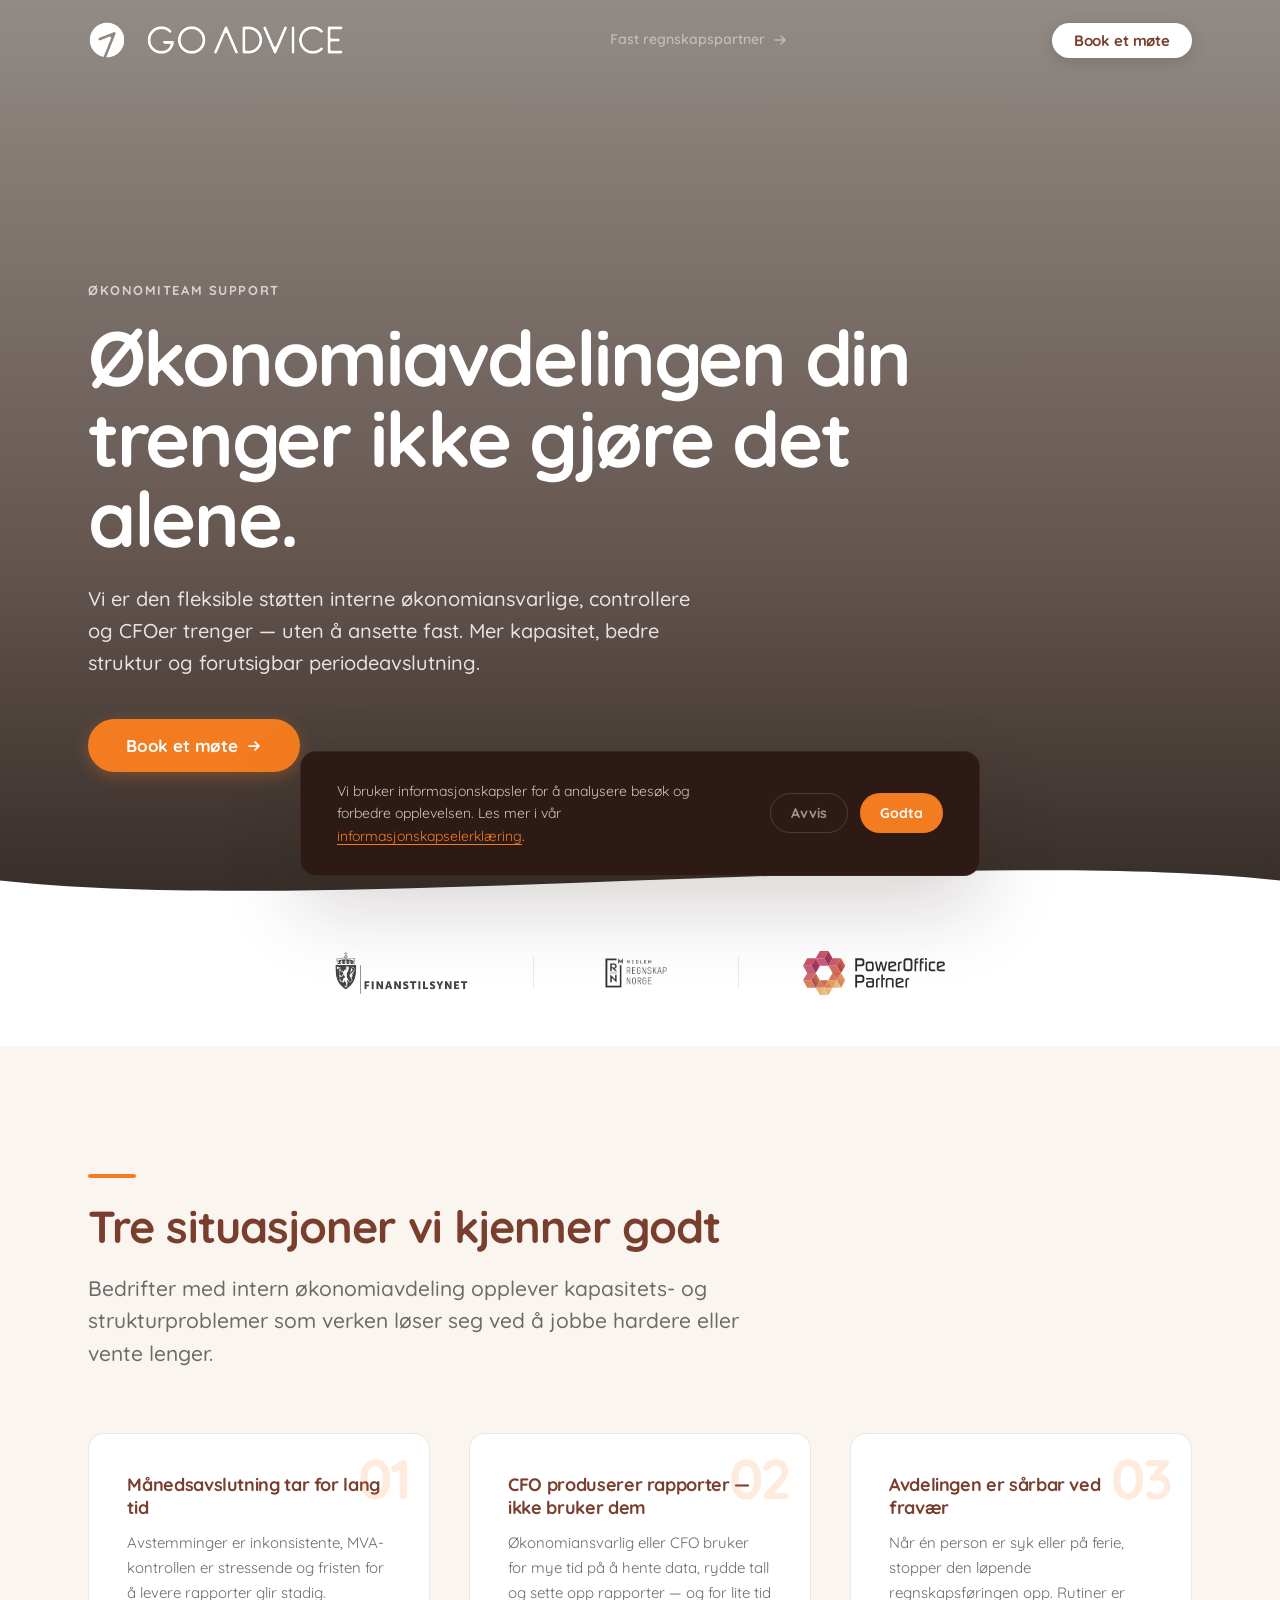
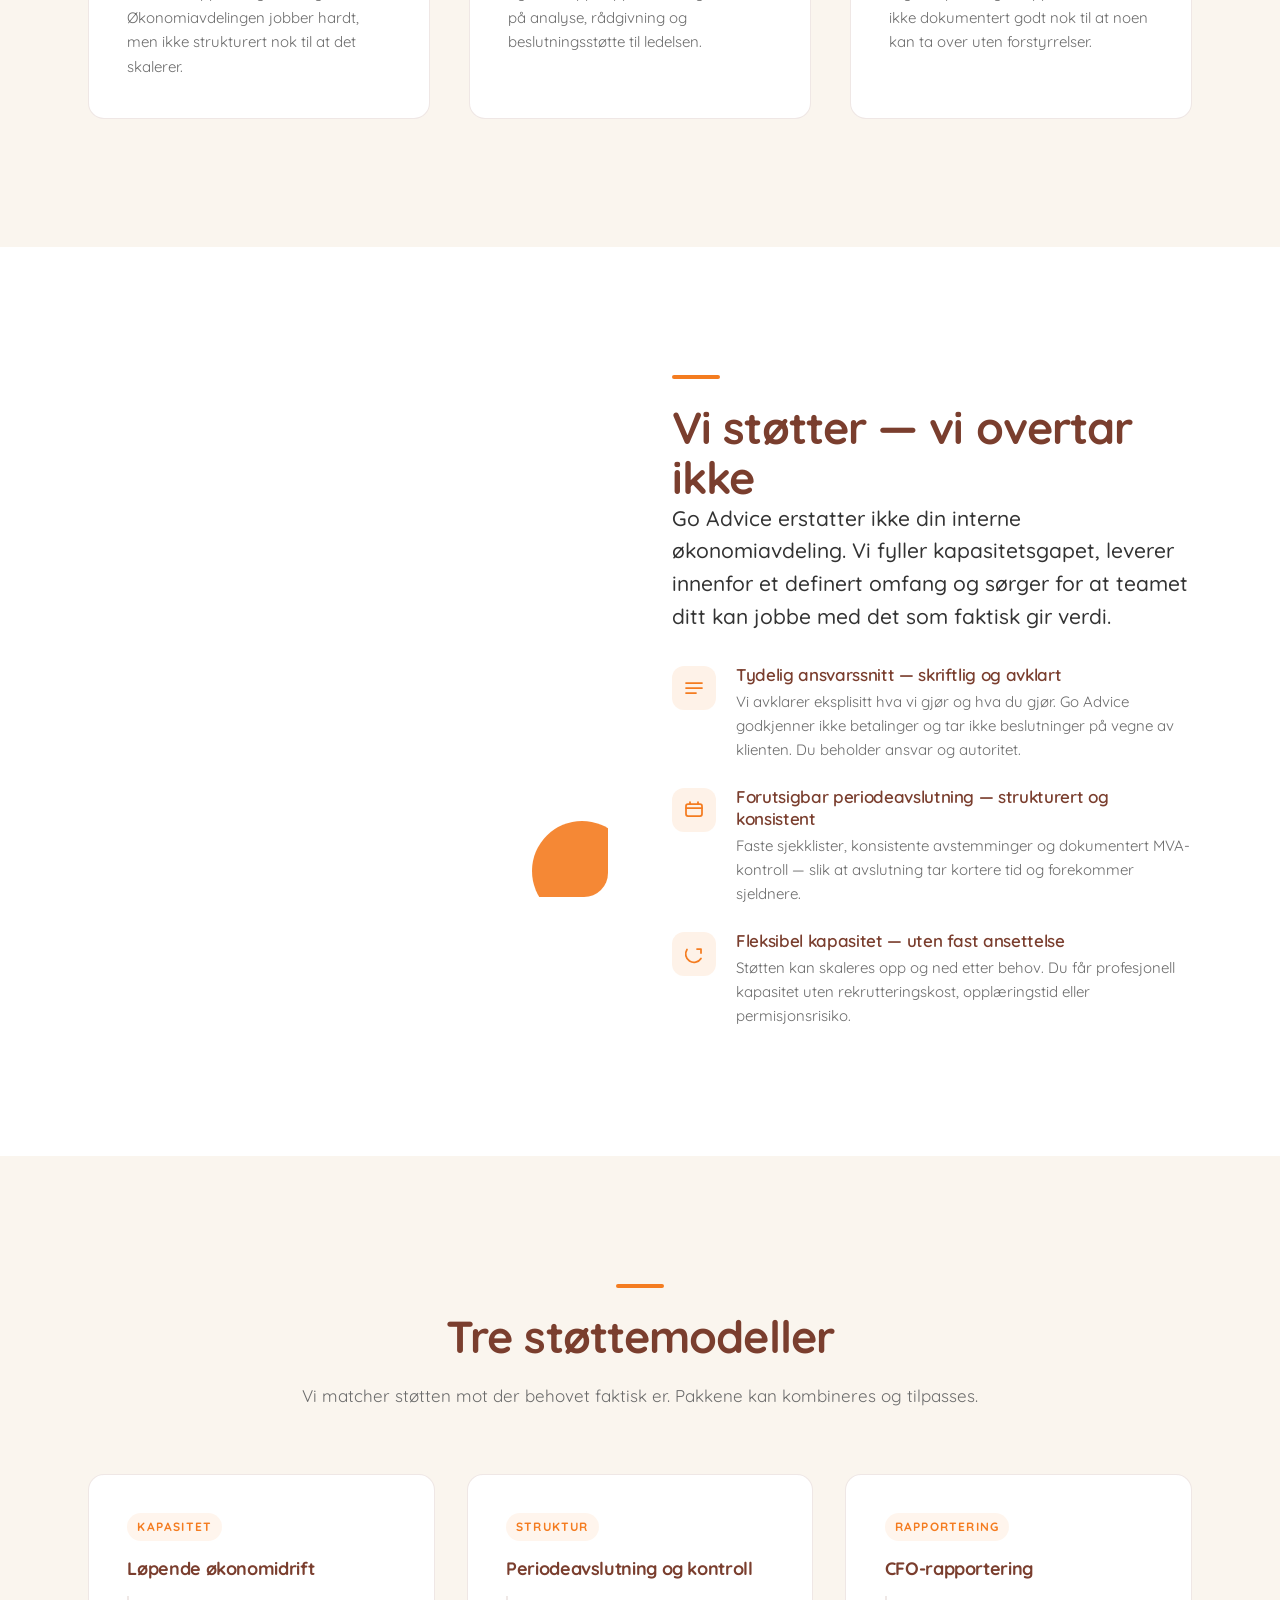
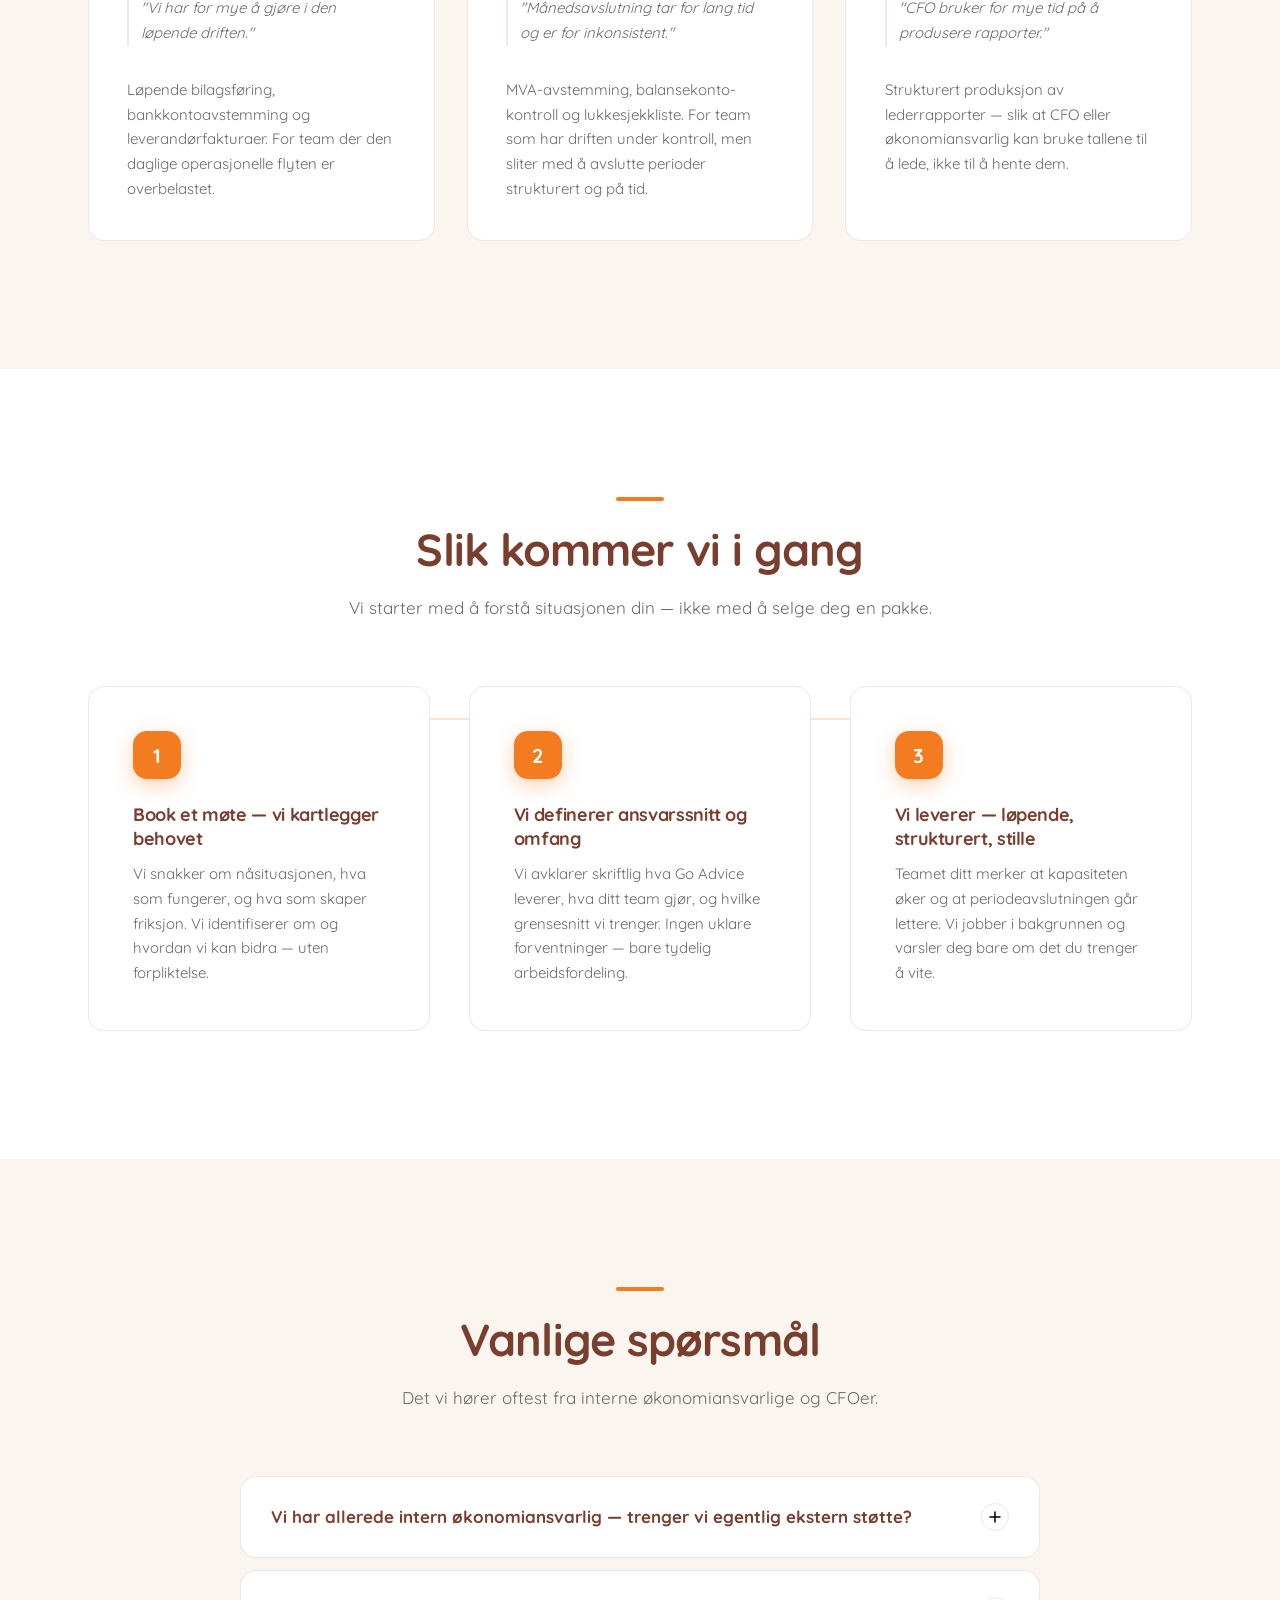
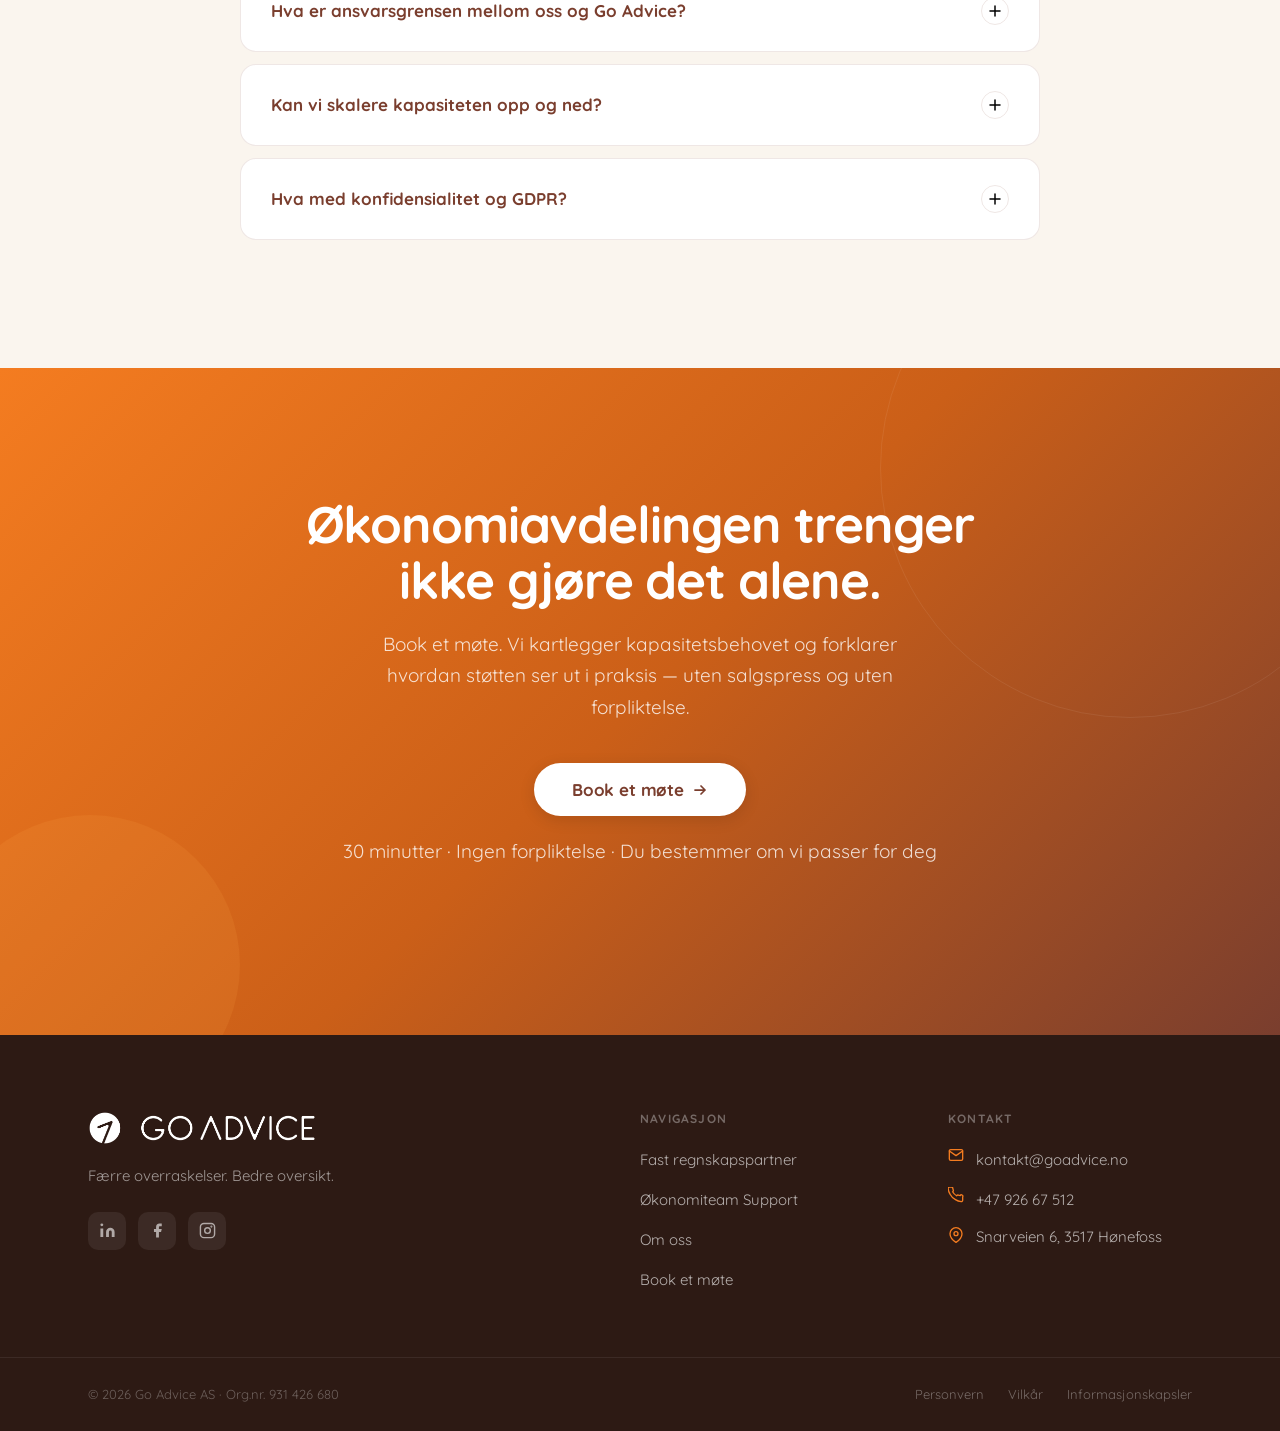
==== commit 960f679c: "Add files via upload" ====
--- a/okonomiteam-support.html
+++ b/okonomiteam-support.html
@@ -245,7 +245,7 @@
           <div class="section-divider" aria-hidden="true"></div>
           <h2 id="solution-heading">Vi støtter — vi overtar ikke</h2>
           <p class="lead" style="margin-bottom: 2rem;">
-            Go Advice erstatter ikke din interne økonomiavdeling. Vi fyller kapasitetsgapet, leverer innenfor et definert scope og sørger for at teamet ditt kan jobbe med det som faktisk gir verdi.
+            Go Advice erstatter ikke din interne økonomiavdeling. Vi fyller kapasitetsgapet, leverer innenfor et definert omfang og sørger for at teamet ditt kan jobbe med det som faktisk gir verdi.
           </p>
 
           <div class="solution__list">
@@ -344,7 +344,7 @@
 
         <div class="step-card animate-scale">
           <div class="step-card__number" aria-hidden="true">2</div>
-          <h3>Vi definerer ansvarssnitt og scope</h3>
+          <h3>Vi definerer ansvarssnitt og omfang</h3>
           <p>Vi avklarer skriftlig hva Go Advice leverer, hva ditt team gjør, og hvilke grensesnitt vi trenger. Ingen uklare forventninger — bare tydelig arbeidsfordeling.</p>
         </div>
 
@@ -393,7 +393,7 @@
           </button>
           <div class="faq-item__body">
             <p class="faq-item__answer">
-              Ansvarsgrensen avklares skriftlig i avtalen. Du beholder fullt ansvar og autoritet — Go Advice produserer og strukturerer innenfor et definert scope. Vi godkjenner ikke betalinger og tar ikke finansielle beslutninger på vegne av klienten. Grensesnittet er alltid tydelig.
+              Ansvarsgrensen avklares skriftlig i avtalen. Du beholder fullt ansvar og autoritet — Go Advice produserer og strukturerer innenfor et definert omfang. Vi godkjenner ikke betalinger og tar ikke finansielle beslutninger på vegne av klienten. Grensesnittet er alltid tydelig.
             </p>
           </div>
         </div>
@@ -407,7 +407,7 @@
           </button>
           <div class="faq-item__body">
             <p class="faq-item__answer">
-              Ja. Vi jobber på avtalt scope og kan justere kapasiteten etter behov — for eksempel ved årsoppgjørsperioder, vekst, eller midlertidig fravær i teamet. Det er nettopp denne fleksibiliteten som gjør ekstern støtte attraktiv fremfor fast ansettelse.
+              Ja. Vi jobber på avtalt omfang og kan justere kapasiteten etter behov — for eksempel ved årsoppgjørsperioder, vekst, eller midlertidig fravær i teamet. Det er nettopp denne fleksibiliteten som gjør ekstern støtte attraktiv fremfor fast ansettelse.
             </p>
           </div>
         </div>
